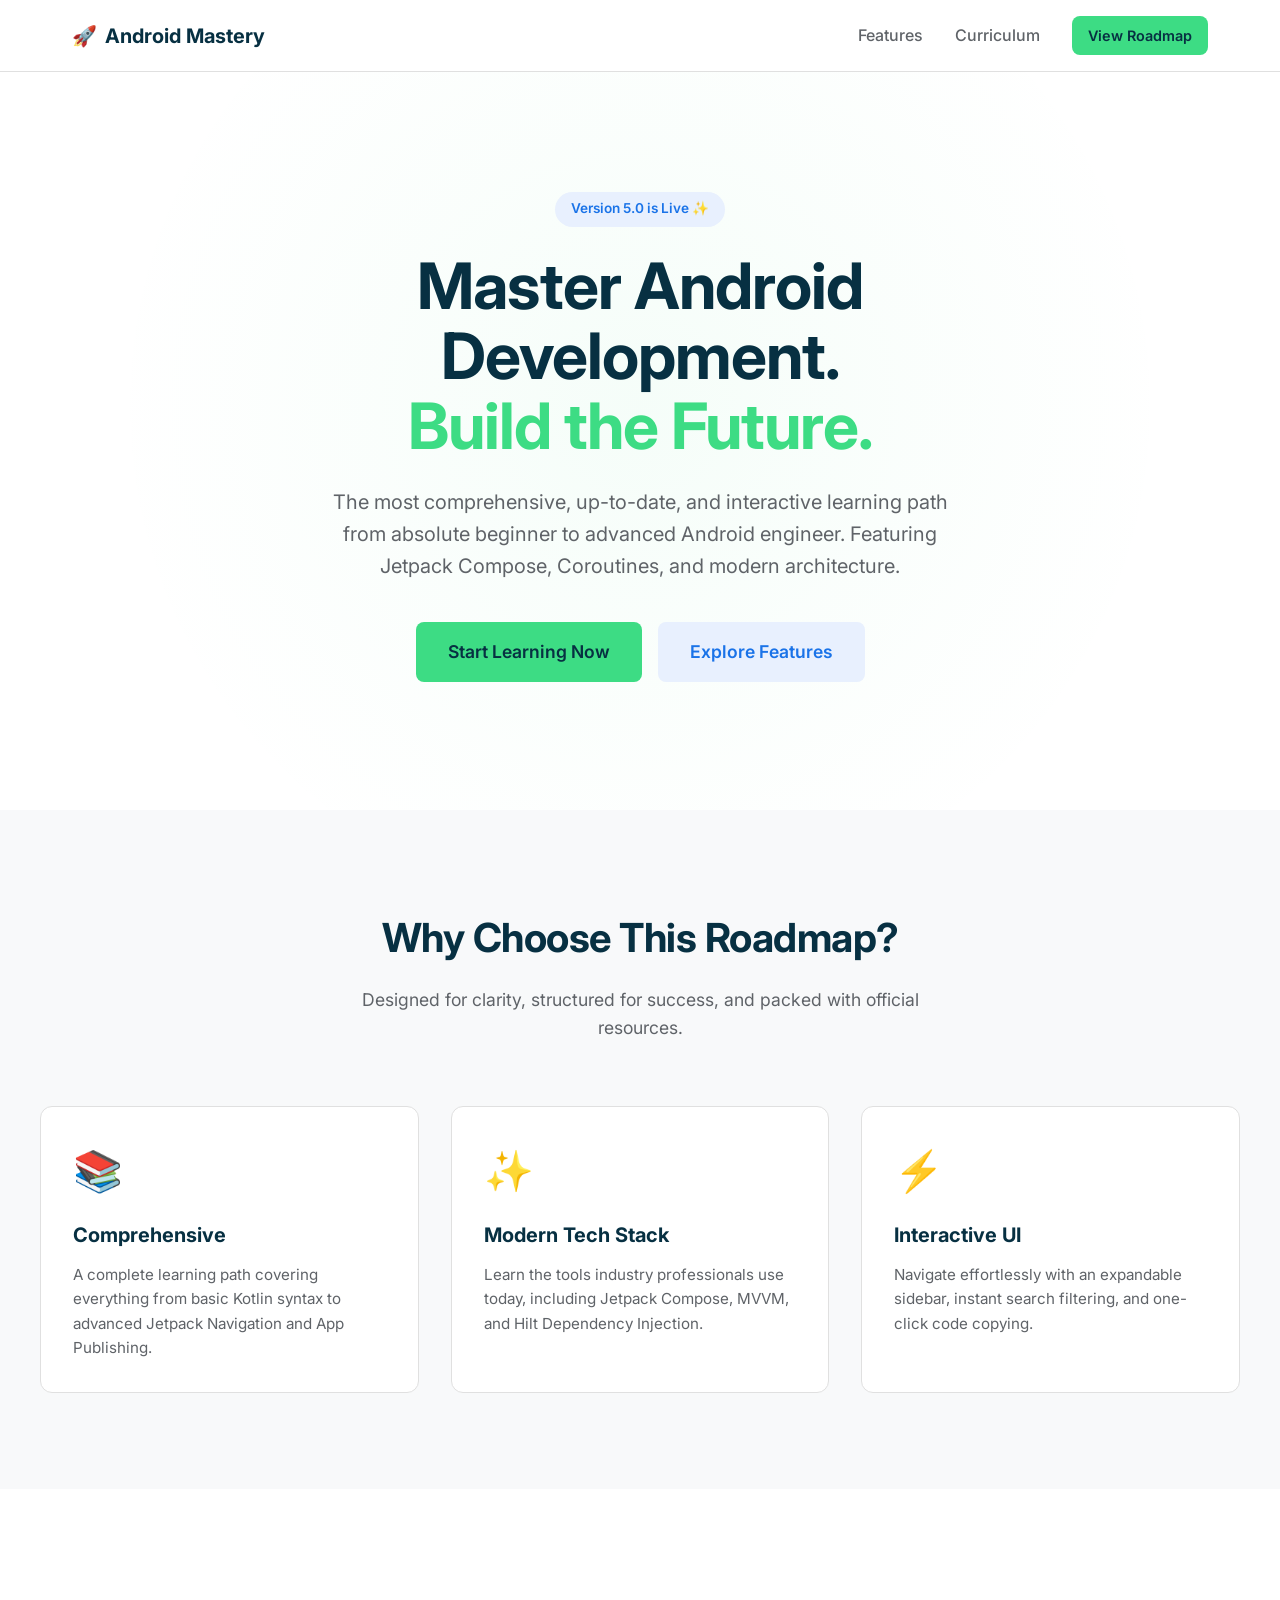
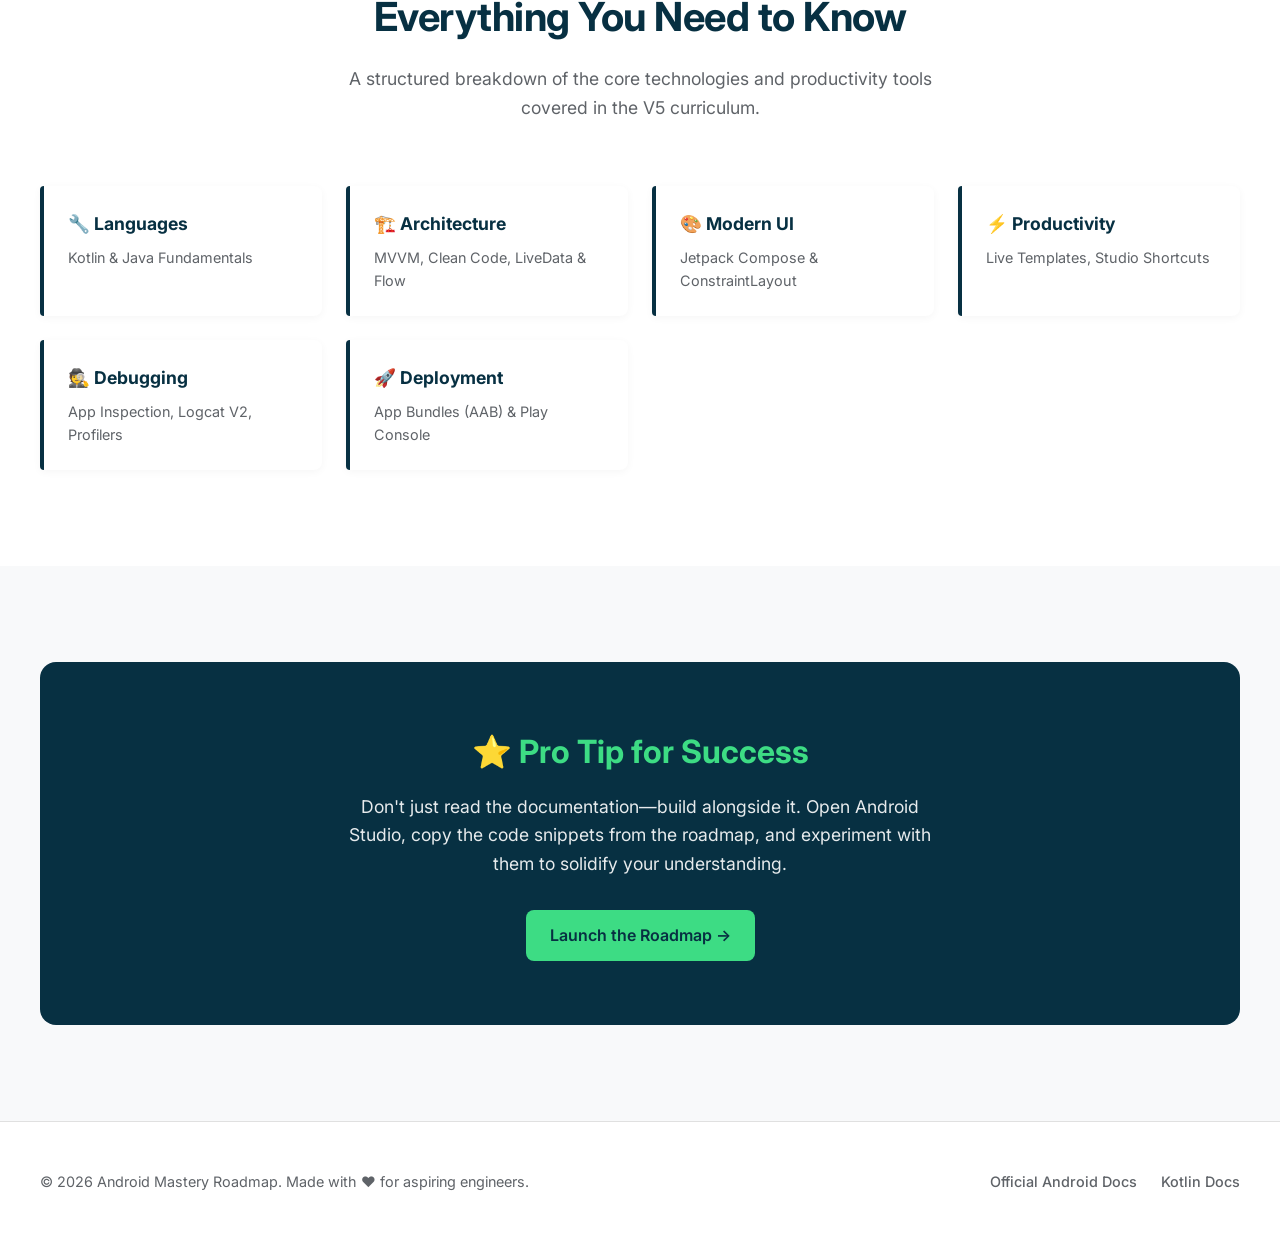
==== index.html @ 329abbb8 "Initial commit for android roadmap" ====
<!DOCTYPE html>
<html lang="en">
<head>
    <meta charset="UTF-8">
    <meta name="viewport" content="width=device-width, initial-scale=1.0">
    <title>Android Mastery | The Ultimate Developer Roadmap</title>
    <link rel="stylesheet" href="css/style.css">
    <link href="https://fonts.googleapis.com/css2?family=Inter:wght@300;400;500;600;700;800&family=Fira+Code:wght@400;500&display=swap" rel="stylesheet">
</head>
<body>
    <header class="navbar">
        <div class="nav-container">
            <a href="index.html" class="logo">
                <span class="logo-icon">🚀</span>
                Android Mastery
            </a>
            <nav class="nav-links">
                <a href="#features">Features</a>
                <a href="#curriculum">Curriculum</a>
                <a href="roadmap.html" class="btn btn-primary btn-sm">View Roadmap</a>
            </nav>
        </div>
    </header>

    <section class="hero">
        <div class="hero-content">
            <div class="badge">Version 5.0 is Live ✨</div>
            <h1>Master Android Development. <br><span class="highlight">Build the Future.</span></h1>
            <p>The most comprehensive, up-to-date, and interactive learning path from absolute beginner to advanced Android engineer. Featuring Jetpack Compose, Coroutines, and modern architecture.</p>
            <div class="hero-actions">
                <a href="roadmap.html" class="btn btn-primary btn-lg">Start Learning Now</a>
                <a href="#features" class="btn btn-secondary btn-lg">Explore Features</a>
            </div>
        </div>
    </section>

    <section id="features" class="section bg-light">
        <div class="section-container">
            <div class="section-header">
                <h2>Why Choose This Roadmap?</h2>
                <p>Designed for clarity, structured for success, and packed with official resources.</p>
            </div>
            <div class="grid features-grid">
                <div class="card feature-card">
                    <div class="card-icon">📚</div>
                    <h3>Comprehensive</h3>
                    <p>A complete learning path covering everything from basic Kotlin syntax to advanced Jetpack Navigation and App Publishing.</p>
                </div>
                <div class="card feature-card">
                    <div class="card-icon">✨</div>
                    <h3>Modern Tech Stack</h3>
                    <p>Learn the tools industry professionals use today, including Jetpack Compose, MVVM, and Hilt Dependency Injection.</p>
                </div>
                <div class="card feature-card">
                    <div class="card-icon">⚡</div>
                    <h3>Interactive UI</h3>
                    <p>Navigate effortlessly with an expandable sidebar, instant search filtering, and one-click code copying.</p>
                </div>
            </div>
        </div>
    </section>

<section id="curriculum" class="section">
        <div class="section-container">
            <div class="section-header">
                <h2>Everything You Need to Know</h2>
                <p>A structured breakdown of the core technologies and productivity tools covered in the V5 curriculum.</p>
            </div>
            <div class="grid tech-grid">
                <div class="tech-item">
                    <h4>🔧 Languages</h4>
                    <p>Kotlin & Java Fundamentals</p>
                </div>
                <div class="tech-item">
                    <h4>🏗️ Architecture</h4>
                    <p>MVVM, Clean Code, LiveData & Flow</p>
                </div>
                <div class="tech-item">
                    <h4>🎨 Modern UI</h4>
                    <p>Jetpack Compose & ConstraintLayout</p>
                </div>
                <div class="tech-item">
                    <h4>⚡ Productivity</h4>
                    <p>Live Templates, Studio Shortcuts</p>
                </div>
                <div class="tech-item">
                    <h4>🕵️ Debugging</h4>
                    <p>App Inspection, Logcat V2, Profilers</p>
                </div>
                <div class="tech-item">
                    <h4>🚀 Deployment</h4>
                    <p>App Bundles (AAB) & Play Console</p>
                </div>
            </div>
        </div>
    </section>

    <section class="section cta-section bg-light">
        <div class="section-container">
            <div class="pro-tip-box">
                <div class="pro-tip-content">
                    <h3>⭐ Pro Tip for Success</h3>
                    <p>Don't just read the documentation—build alongside it. Open Android Studio, copy the code snippets from the roadmap, and experiment with them to solidify your understanding.</p>
                    <a href="roadmap.html" class="btn btn-primary">Launch the Roadmap →</a>
                </div>
            </div>
        </div>
    </section>

    <footer class="footer">
        <div class="footer-container">
            <p>&copy; 2026 Android Mastery Roadmap. Made with ❤️ for aspiring engineers.</p>
            <div class="footer-links">
                <a href="https://developer.android.com" target="_blank">Official Android Docs</a>
                <a href="https://kotlinlang.org" target="_blank">Kotlin Docs</a>
            </div>
        </div>
    </footer>
</body>
</html>
---- css/style.css ----
:root {
    --primary: #3ddc84; /* Android Green */
    --primary-hover: #35c475;
    --primary-dark: #073042; /* Android Navy */
    --bg-color: #ffffff;
    --bg-light: #f8f9fa;
    --text-main: #202124;
    --text-muted: #5f6368;
    --border: #e0e0e0;
    --radius: 12px;
}

* { box-sizing: border-box; margin: 0; padding: 0; }

body {
    font-family: 'Inter', sans-serif;
    background-color: var(--bg-color);
    color: var(--text-main);
    line-height: 1.6;
    -webkit-font-smoothing: antialiased;
}

/* Typography */
h1, h2, h3, h4 { color: var(--primary-dark); font-weight: 700; }
a { text-decoration: none; color: inherit; transition: color 0.2s; }

/* Buttons */
.btn {
    display: inline-flex;
    align-items: center;
    justify-content: center;
    padding: 0.8rem 1.5rem;
    border-radius: 8px;
    font-weight: 600;
    cursor: pointer;
    transition: all 0.2s ease;
    border: none;
    font-size: 1rem;
}
.btn-primary { background-color: var(--primary); color: var(--primary-dark); }
.btn-primary:hover { background-color: var(--primary-hover); transform: translateY(-2px); box-shadow: 0 4px 12px rgba(61, 220, 132, 0.3); }
.btn-secondary { background-color: #e8f0fe; color: #1a73e8; }
.btn-secondary:hover { background-color: #d2e3fc; transform: translateY(-2px); }
.btn-sm { padding: 0.5rem 1rem; font-size: 0.9rem; }
.btn-lg { padding: 1rem 2rem; font-size: 1.1rem; }

/* Navigation */
.navbar {
    position: fixed;
    top: 0; width: 100%;
    background: rgba(255, 255, 255, 0.9);
    backdrop-filter: blur(10px);
    border-bottom: 1px solid var(--border);
    z-index: 100;
}
.nav-container {
    max-width: 1200px;
    margin: 0 auto;
    padding: 1rem 2rem;
    display: flex;
    justify-content: space-between;
    align-items: center;
}
.logo { font-size: 1.25rem; font-weight: 700; color: var(--primary-dark); display: flex; align-items: center; gap: 0.5rem; }
.nav-links { display: flex; align-items: center; gap: 2rem; }
.nav-links a:not(.btn) { color: var(--text-muted); font-weight: 500; }
.nav-links a:not(.btn):hover { color: var(--primary-dark); }

/* Layout Utilities */
.section { padding: 6rem 2rem; }
.bg-light { background-color: var(--bg-light); }
.section-container { max-width: 1200px; margin: 0 auto; }
.section-header { text-align: center; max-width: 600px; margin: 0 auto 4rem; }
.section-header h2 { font-size: 2.5rem; margin-bottom: 1rem; letter-spacing: -0.5px; }
.section-header p { font-size: 1.1rem; color: var(--text-muted); }
.grid { display: grid; gap: 2rem; }

/* Hero Section */
.hero {
    padding: 12rem 2rem 8rem;
    text-align: center;
    background: radial-gradient(circle at center, rgba(61, 220, 132, 0.05) 0%, transparent 70%);
}
.hero-content { max-width: 800px; margin: 0 auto; }
.badge {
    display: inline-block;
    padding: 0.4rem 1rem;
    background: #e8f0fe;
    color: #1a73e8;
    border-radius: 20px;
    font-size: 0.85rem;
    font-weight: 600;
    margin-bottom: 1.5rem;
}
.hero h1 { font-size: 4rem; line-height: 1.1; margin-bottom: 1.5rem; letter-spacing: -1px; }
.hero .highlight { color: var(--primary); }
.hero p { font-size: 1.25rem; color: var(--text-muted); margin-bottom: 2.5rem; max-width: 650px; margin-inline: auto; }
.hero-actions { display: flex; justify-content: center; gap: 1rem; }

/* Features Grid */
.features-grid { grid-template-columns: repeat(auto-fit, minmax(300px, 1fr)); }
.card {
    background: var(--bg-color);
    padding: 2rem;
    border-radius: var(--radius);
    border: 1px solid var(--border);
    transition: all 0.3s ease;
}
.card:hover { transform: translateY(-5px); box-shadow: 0 12px 24px rgba(0,0,0,0.06); border-color: var(--primary); }
.card-icon { font-size: 2.5rem; margin-bottom: 1rem; }
.feature-card h3 { font-size: 1.25rem; margin-bottom: 0.75rem; }
.feature-card p { color: var(--text-muted); font-size: 0.95rem; }

/* Tech Grid */
.tech-grid { grid-template-columns: repeat(auto-fit, minmax(250px, 1fr)); gap: 1.5rem; }
.tech-item {
    padding: 1.5rem;
    background: white;
    border-left: 4px solid var(--primary-dark);
    border-radius: 4px 8px 8px 4px;
    box-shadow: 0 2px 8px rgba(0,0,0,0.04);
}
.tech-item h4 { margin-bottom: 0.5rem; font-size: 1.1rem; }
.tech-item p { color: var(--text-muted); font-size: 0.9rem; margin: 0; }

/* Pro Tip CTA */
.pro-tip-box {
    background: var(--primary-dark);
    border-radius: 16px;
    padding: 4rem 2rem;
    text-align: center;
    color: white;
    position: relative;
    overflow: hidden;
}
.pro-tip-content { position: relative; z-index: 2; max-width: 600px; margin: 0 auto; }
.pro-tip-content h3 { color: var(--primary); font-size: 2rem; margin-bottom: 1rem; }
.pro-tip-content p { font-size: 1.1rem; margin-bottom: 2rem; opacity: 0.9; }

/* Footer */
.footer { padding: 3rem 2rem; border-top: 1px solid var(--border); background: var(--bg-color); }
.footer-container { max-width: 1200px; margin: 0 auto; display: flex; justify-content: space-between; align-items: center; flex-wrap: wrap; gap: 1rem; }
.footer p { color: var(--text-muted); font-size: 0.9rem; }
.footer-links { display: flex; gap: 1.5rem; }
.footer-links a { color: var(--text-muted); font-size: 0.9rem; font-weight: 500; }
.footer-links a:hover { color: var(--primary-dark); }

/* Responsive Adjustments */
@media (max-width: 768px) {
    .hero h1 { font-size: 2.5rem; }
    .hero p { font-size: 1.1rem; }
    .hero-actions { flex-direction: column; }
    .nav-links { display: none; }
    .footer-container { flex-direction: column; text-align: center; }
}

/* ================================================================
   ROADMAP PAGE STYLES
   Shared design tokens with index.html (colors, fonts, navbar)
================================================================= */

/* ---- Page shell ---- */
body.roadmap-page {
    display: flex;
    flex-direction: column;
    min-height: 100vh;
}

.app-container {
    display: flex;
    flex: 1;
    margin-top: 60px;
    align-items: flex-start;   /* required for sticky sidebar */
}

/* ================================================================
   SIDEBAR
================================================================= */
.sidebar {
    position: sticky;
    top: 60px;               /* lock below fixed navbar */
    flex-shrink: 0;
    width: 300px;
    min-width: 280px;
    height: calc(100vh - 60px);
    background: #fff;
    border-right: 1px solid var(--border);
    display: flex;
    flex-direction: column;
    overflow: hidden;
}

.sidebar-header {
    padding: 1.25rem 1rem 0.75rem;
    border-bottom: 1px solid var(--border);
    background: var(--bg-light);
    flex-shrink: 0;
}

.sidebar-title {
    font-size: 1rem;
    font-weight: 700;
    color: var(--primary-dark);
    display: flex;
    align-items: center;
    gap: 0.4rem;
    margin-bottom: 0.15rem;
}

.sidebar-subtitle {
    font-size: 0.72rem;
    color: var(--text-muted);
    margin-bottom: 0.75rem;
    letter-spacing: 0.3px;
}

/* Search */
.search-wrapper {
    position: relative;
    margin-bottom: 0.5rem;
}
.search-icon {
    position: absolute;
    left: 0.6rem;
    top: 50%;
    transform: translateY(-50%);
    font-size: 0.85rem;
    pointer-events: none;
}
.search-wrapper input {
    width: 100%;
    padding: 0.5rem 0.75rem 0.5rem 2rem;
    border: 1px solid var(--border);
    border-radius: 8px;
    font-size: 0.85rem;
    font-family: inherit;
    background: #fff;
    color: var(--text-main);
    outline: none;
    transition: border-color 0.2s;
}
.search-wrapper input:focus { border-color: var(--primary); }

/* TOC container — scrollable */
.toc-container {
    flex: 1;
    overflow-y: auto;
    padding: 0.5rem 0 1rem;
}
.toc-container::-webkit-scrollbar { width: 4px; }
.toc-container::-webkit-scrollbar-track { background: transparent; }
.toc-container::-webkit-scrollbar-thumb { background: var(--border); border-radius: 4px; }

/* Category block */
.toc-category { margin-bottom: 2px; }

/* Category header — clickable */
.toc-category-header {
    display: flex;
    align-items: center;
    gap: 0.4rem;
    padding: 0.55rem 1rem 0.55rem 0.85rem;
    cursor: pointer;
    font-size: 0.78rem;
    font-weight: 700;
    color: var(--primary-dark);
    text-transform: uppercase;
    letter-spacing: 0.5px;
    border-left: 3px solid transparent;
    user-select: none;
    transition: background 0.15s;
}
.toc-category-header:hover { background: var(--bg-light); }

.toc-cat-icon { font-size: 0.95rem; flex-shrink: 0; }
.toc-cat-title { flex: 1; }
.toc-chevron {
    font-size: 0.8rem;
    color: var(--text-muted);
    transition: transform 0.2s;
    flex-shrink: 0;
}
.toc-category-header.collapsed .toc-chevron { transform: rotate(-90deg); }

/* Topic list */
.toc-topic-list {
    list-style: none;
    margin: 0;
    padding: 0;
    overflow: hidden;
    transition: max-height 0.25s ease;
}
.toc-topic-list.collapsed { display: none; }

/* Individual topic item */
.toc-item {
    padding: 0.45rem 1rem 0.45rem 2.1rem;
    font-size: 0.83rem;
    color: var(--text-muted);
    cursor: pointer;
    border-left: 3px solid transparent;
    transition: all 0.15s;
    line-height: 1.35;
    white-space: nowrap;
    overflow: hidden;
    text-overflow: ellipsis;
}
.toc-item:hover {
    background: rgba(61, 220, 132, 0.07);
    color: var(--primary-dark);
}
.toc-item.active {
    background: rgba(61, 220, 132, 0.12);
    color: var(--primary-dark);
    font-weight: 600;
    border-left-color: var(--primary);
}

/* Sidebar footer */
.sidebar-footer {
    padding: 0.75rem 1rem;
    border-top: 1px solid var(--border);
    font-size: 0.72rem;
    color: var(--text-muted);
    background: var(--bg-light);
    flex-shrink: 0;
    line-height: 1.8;
}
.sidebar-footer a {
    color: var(--primary-dark);
    font-weight: 500;
    text-decoration: none;
}
.sidebar-footer a:hover { color: var(--primary); }

/* ================================================================
   MAIN CONTENT AREA
================================================================= */
.main-content {
    flex: 1;
    min-width: 0;            /* prevent flex overflow */
    display: flex;
    flex-direction: column;
    background: var(--bg-color);
}

/* Breadcrumb */
.content-header { padding: 0.75rem 2rem; border-bottom: 1px solid var(--border); background: var(--bg-light); flex-shrink: 0; }
.breadcrumb { font-size: 0.8rem; color: var(--text-muted); }
.breadcrumb a { color: var(--primary-dark); font-weight: 500; }
.breadcrumb a:hover { color: var(--primary); }

/* Content body */
.content-body { padding: 2rem 2rem 4rem; max-width: 900px; margin: 0 auto; width: 100%; }

/* ================================================================
   TOPIC DETAIL
================================================================= */
.topic-detail { animation: fadeIn 0.25s ease; }

@keyframes fadeIn {
    from { opacity: 0; transform: translateY(8px); }
    to   { opacity: 1; transform: translateY(0); }
}
.fade-in { animation: fadeIn 0.25s ease; }

/* Hero image */
.topic-hero-image {
    width: 100%;
    border-radius: 12px;
    overflow: hidden;
    background: var(--bg-light);
    margin-bottom: 2rem;
    border: 1px solid var(--border);
}
.topic-hero-image img {
    width: 100%;
    height: auto;
    max-height: none;
    object-fit: contain;
    display: block;
}
.image-caption {
    padding: 0.6rem 1rem;
    font-size: 0.8rem;
    color: var(--text-muted);
    text-align: center;
    font-style: italic;
    border-top: 1px solid var(--border);
}

/* Topic text */
.topic-text-content h1 {
    font-size: 2rem;
    margin-bottom: 0.4rem;
    color: var(--primary-dark);
    line-height: 1.15;
}
.topic-text-content .subtitle {
    color: var(--text-muted);
    font-size: 1rem;
    margin-bottom: 1.75rem;
    font-style: italic;
}
.topic-text-content h2 {
    font-size: 1.3rem;
    margin: 2rem 0 0.6rem;
    color: var(--primary-dark);
    padding-bottom: 0.3rem;
    border-bottom: 2px solid rgba(61,220,132,0.25);
}
.topic-text-content h3 { font-size: 1.1rem; margin: 1.5rem 0 0.5rem; }
.topic-text-content p  { margin-bottom: 0.9rem; line-height: 1.7; }
.topic-text-content ul,
.topic-text-content ol { margin: 0.5rem 0 1rem 1.5rem; line-height: 1.8; }
.topic-text-content li { margin-bottom: 0.3rem; }
.topic-text-content strong { color: var(--primary-dark); }
.topic-text-content a { color: #1a73e8; text-decoration: underline; }
.topic-text-content code {
    background: rgba(61,220,132,0.12);
    color: var(--primary-dark);
    padding: 0.15em 0.4em;
    border-radius: 4px;
    font-family: 'Fira Code', monospace;
    font-size: 0.85em;
}

/* Tables inside topics — applies to both .topic-table class and any bare <table> */
.topic-table,
.topic-text-content table {
    width: 100%;
    border-collapse: collapse;
    margin: 1rem 0 1.5rem;
    font-size: 0.88rem;
    display: table;
}
.topic-table th,
.topic-text-content table th {
    background: var(--primary-dark);
    color: #fff;
    padding: 0.65rem 1rem;
    text-align: left;
    font-weight: 600;
    white-space: nowrap;
}
.topic-table td,
.topic-text-content table td {
    padding: 0.55rem 1rem;
    border: 1px solid var(--border);
    vertical-align: top;
    line-height: 1.5;
}
.topic-table tr:nth-child(even) td,
.topic-text-content table tr:nth-child(even) td { background: var(--bg-light); }
.topic-table tr:hover td,
.topic-text-content table tr:hover td { background: rgba(61,220,132,0.06); }

/* Responsive table scroll — prevents table from breaking layout on small screens */
.topic-text-content table {
    display: block;
    overflow-x: auto;
    -webkit-overflow-scrolling: touch;
}

/* Code block overflow fix */
.code-wrapper {
    overflow: visible;
}
.code-wrapper pre {
    border-radius: 0 0 10px 10px;
}

/* Code blocks */
.code-wrapper {
    margin: 1rem 0 1.5rem;
    border-radius: 10px;
    overflow: hidden;
    border: 1px solid var(--border);
    box-shadow: 0 2px 8px rgba(0,0,0,0.04);
}
.code-header {
    display: flex;
    justify-content: space-between;
    align-items: center;
    padding: 0.5rem 1rem;
    background: var(--primary-dark);
}
.lang-tag {
    font-size: 0.75rem;
    color: var(--primary);
    font-family: 'Fira Code', monospace;
    font-weight: 600;
    letter-spacing: 0.5px;
}
.copy-btn {
    background: rgba(255,255,255,0.1);
    color: #fff;
    border: none;
    padding: 0.25rem 0.65rem;
    border-radius: 5px;
    font-size: 0.75rem;
    cursor: pointer;
    transition: background 0.15s;
    font-family: inherit;
}
.copy-btn:hover { background: var(--primary); color: var(--primary-dark); }
.code-wrapper pre {
    margin: 0;
    padding: 1.2rem 1.25rem;
    background: #0d1117;
    color: #e6edf3;
    font-family: 'Fira Code', monospace;
    font-size: 0.83rem;
    line-height: 1.65;
    overflow-x: auto;
    white-space: pre;
}

/* Reference box */
.ref-box {
    margin: 2rem 0 0.5rem;
    padding: 0.85rem 1.1rem;
    background: rgba(61,220,132,0.08);
    border-left: 4px solid var(--primary);
    border-radius: 0 8px 8px 0;
    font-size: 0.88rem;
    line-height: 1.8;
}
.ref-box strong { color: var(--primary-dark); }
.ref-box a { color: #1a73e8; text-decoration: underline; margin-right: 0.5rem; }

/* Official ref footer link */
.official-ref-footer {
    margin-top: 2rem;
    padding: 1rem;
    text-align: center;
    border-top: 1px solid var(--border);
}
.official-ref-footer a {
    display: inline-flex;
    align-items: center;
    gap: 0.5rem;
    color: #1a73e8;
    font-weight: 600;
    font-size: 0.9rem;
    text-decoration: none;
    padding: 0.5rem 1.25rem;
    border: 2px solid #1a73e8;
    border-radius: 8px;
    transition: all 0.2s;
}
.official-ref-footer a:hover { background: #1a73e8; color: #fff; }

/* Welcome card */
.welcome-card {
    text-align: center;
    padding: 3rem 2rem;
    max-width: 680px;
    margin: 2rem auto;
}
.welcome-icon { font-size: 3.5rem; margin-bottom: 1rem; }
.welcome-card h1 { font-size: 1.8rem; margin-bottom: 0.75rem; }
.welcome-card p { color: var(--text-muted); margin-bottom: 0.75rem; line-height: 1.7; }
.welcome-topics {
    display: flex;
    flex-wrap: wrap;
    gap: 0.5rem;
    justify-content: center;
    margin-top: 1.5rem;
}
.welcome-tag {
    padding: 0.3rem 0.75rem;
    background: rgba(61,220,132,0.1);
    color: var(--primary-dark);
    border-radius: 20px;
    font-size: 0.8rem;
    font-weight: 600;
    border: 1px solid rgba(61,220,132,0.3);
}

/* Toast */
.toast-notification {
    position: fixed;
    bottom: 2rem;
    right: 2rem;
    background: var(--primary-dark);
    color: var(--primary);
    padding: 0.6rem 1.25rem;
    border-radius: 8px;
    font-size: 0.85rem;
    font-weight: 600;
    box-shadow: 0 4px 16px rgba(0,0,0,0.2);
    transform: translateY(100px);
    opacity: 0;
    transition: all 0.3s cubic-bezier(0.175,0.885,0.32,1.275);
    z-index: 1000;
    pointer-events: none;
}
.toast-notification.show { transform: translateY(0); opacity: 1; }

/* Roadmap footer — pinned at bottom */
.roadmap-footer { margin-top: auto; }

/* ================================================================
   RESPONSIVE
================================================================= */
@media (max-width: 900px) {
    .app-container { flex-direction: column; align-items: stretch; }
    .sidebar {
        position: static;    /* un-sticky on mobile */
        width: 100%;
        min-width: unset;
        height: auto;
        max-height: 50vh;
        border-right: none;
        border-bottom: 1px solid var(--border);
    }
    .content-body { padding: 1.25rem 1.25rem 3rem; }
    .topic-text-content h1 { font-size: 1.5rem; }
}

@media (max-width: 600px) {
    .topic-hero-image img { max-height: none; height: auto; }
    .code-wrapper pre { font-size: 0.75rem; }
    .welcome-card { padding: 2rem 1rem; }
}
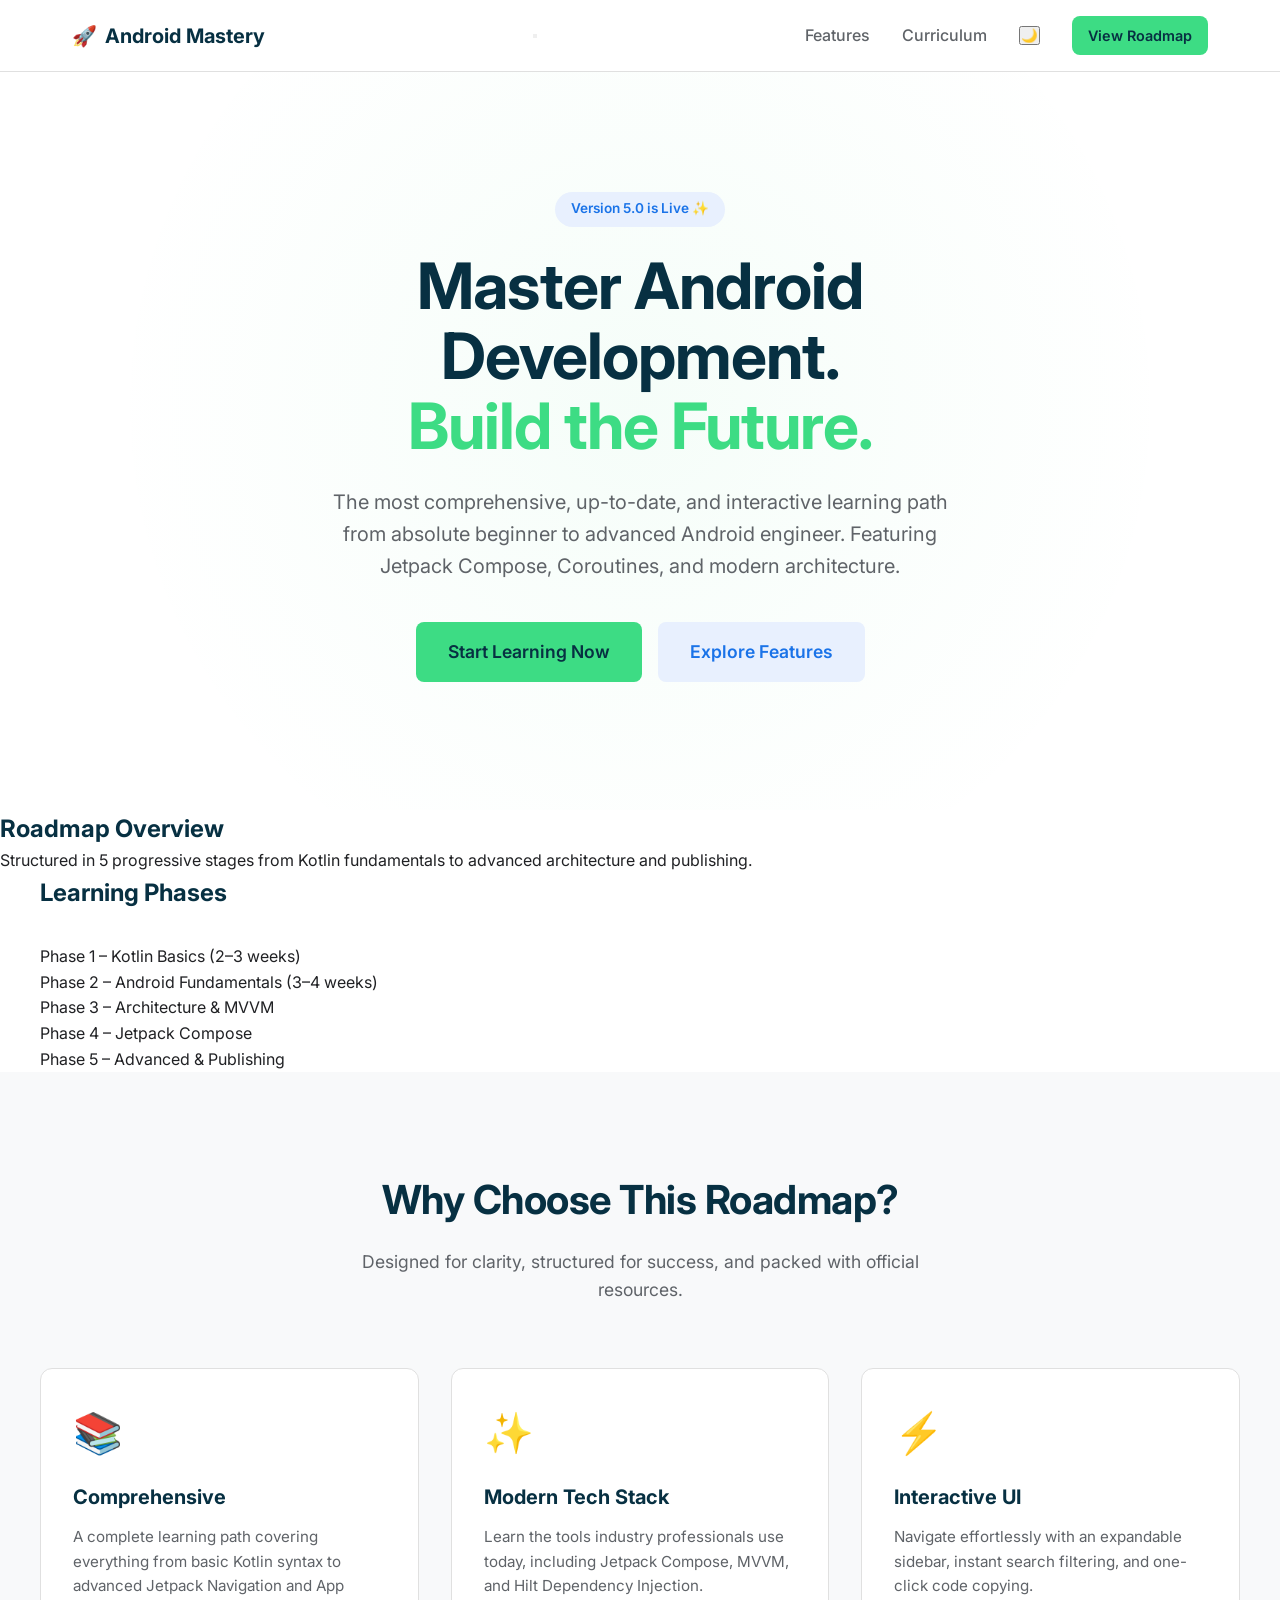
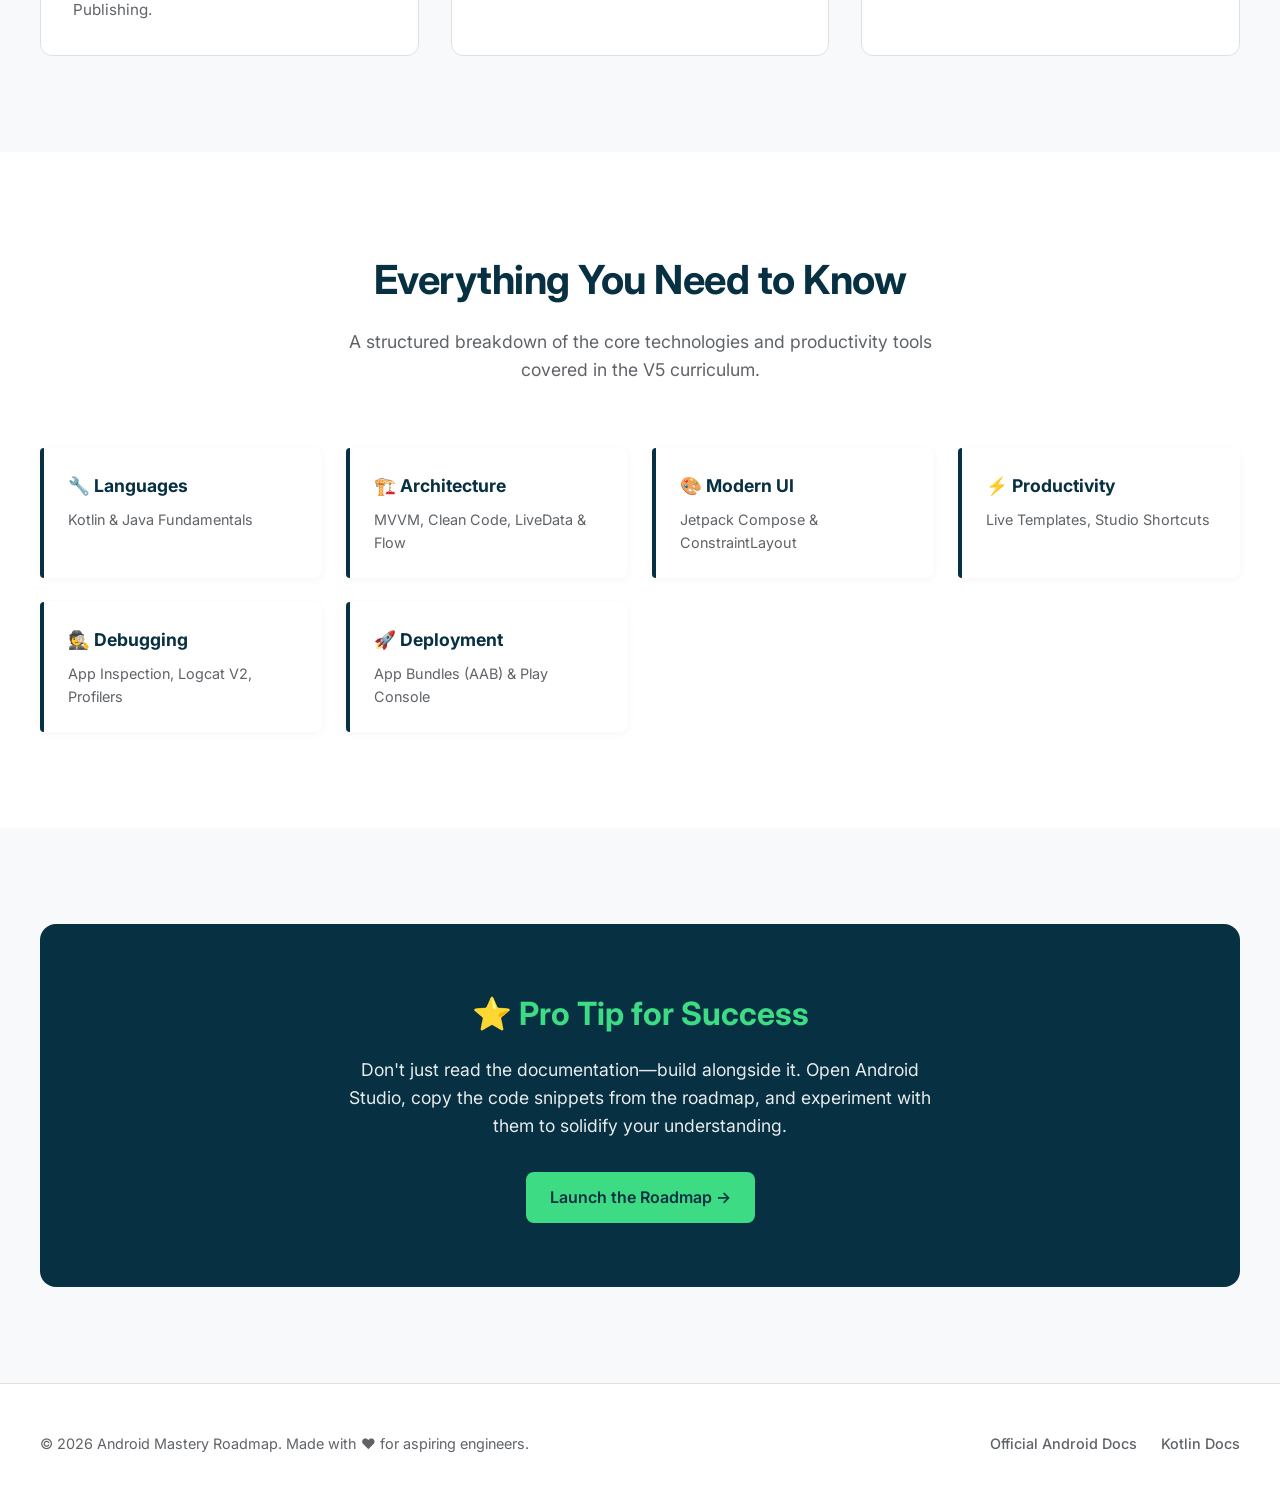
==== commit 3c2495be: "modifying pages part 1" ====
--- a/index.html
+++ b/index.html
@@ -3,9 +3,36 @@
 <head>
     <meta charset="UTF-8">
     <meta name="viewport" content="width=device-width, initial-scale=1.0">
-    <title>Android Mastery | The Ultimate Developer Roadmap</title>
+    <title>Android Mastery | The Ultimate Developer Roadmap 2026</title>
+    <meta name="description" content="A complete, interactive roadmap for Android App Development and AOSP System Engineering. From Kotlin to Kernel drivers.">
+    <meta name="keywords" content="Android Roadmap, AOSP, Kotlin, Jetpack Compose, System Engineering, HAL, Binder IPC">
+    <meta name="author" content="Android Mastery">
+    
+    <!-- Open Graph / Social -->
+    <meta property="og:type" content="website">
+    <meta property="og:url" content="https://venki-vj.github.io/Android_roadmap/">
+    <meta property="og:title" content="Android Mastery Roadmap 2026">
+    <meta property="og:description" content="Master Android from App to Kernel. Interactive learning path.">
+    <meta property="og:image" content="assets/roadmap-preview.png">
+    
+    <!-- CSS & Fonts -->
     <link rel="stylesheet" href="css/style.css">
     <link href="https://fonts.googleapis.com/css2?family=Inter:wght@300;400;500;600;700;800&family=Fira+Code:wght@400;500&display=swap" rel="stylesheet">
+    
+    <!-- Structured Data (WebSite) -->
+    <script type="application/ld+json">
+    {
+      "@context": "https://schema.org",
+      "@type": "WebSite",
+      "name": "Android Mastery Roadmap",
+      "url": "https://venki-vj.github.io/Android_roadmap/",
+      "potentialAction": {
+        "@type": "SearchAction",
+        "target": "https://venki-vj.github.io/Android_roadmap/roadmap.html?q={search_term_string}",
+        "query-input": "required name=search_term_string"
+      }
+    }
+    </script>
 </head>
 <body>
     <header class="navbar">
@@ -14,9 +41,16 @@
                 <span class="logo-icon">🚀</span>
                 Android Mastery
             </a>
+            
+            <!-- Mobile Toggle -->
+            <button class="mobile-menu-btn" aria-label="Toggle navigation">
+                <span></span><span></span><span></span>
+            </button>
+
             <nav class="nav-links">
                 <a href="#features">Features</a>
                 <a href="#curriculum">Curriculum</a>
+                <button class="theme-btn" id="theme-toggle" aria-label="Toggle Dark Mode">🌙</button>
                 <a href="roadmap.html" class="btn btn-primary btn-sm">View Roadmap</a>
             </nav>
         </div>
@@ -32,6 +66,23 @@
                 <a href="#features" class="btn btn-secondary btn-lg">Explore Features</a>
             </div>
         </div>
+    </section>
+
+    <section class="roadmap-preview">
+        <h2>Roadmap Overview</h2>
+        <img src="assets/roadmap-preview.png" alt="Android Roadmap Structure" loading="lazy" onerror="this.style.display='none'">
+        <p>Structured in 5 progressive stages from Kotlin fundamentals to advanced architecture and publishing.</p>
+    </section>
+
+    <section class="timeline">
+      <div class="section-container">
+          <h2 style="margin-bottom: 2rem">Learning Phases</h2>
+          <div class="phase">Phase 1 – Kotlin Basics (2–3 weeks)</div>
+          <div class="phase">Phase 2 – Android Fundamentals (3–4 weeks)</div>
+          <div class="phase">Phase 3 – Architecture & MVVM</div>
+          <div class="phase">Phase 4 – Jetpack Compose</div>
+          <div class="phase">Phase 5 – Advanced & Publishing</div>
+      </div>
     </section>
 
     <section id="features" class="section bg-light">
@@ -60,7 +111,7 @@
         </div>
     </section>
 
-<section id="curriculum" class="section">
+    <section id="curriculum" class="section">
         <div class="section-container">
             <div class="section-header">
                 <h2>Everything You Need to Know</h2>
@@ -116,5 +167,8 @@
             </div>
         </div>
     </footer>
+
+    <!-- Script for Dark Mode & Mobile Menu -->
+    <script src="js/script.js"></script>
 </body>
 </html>
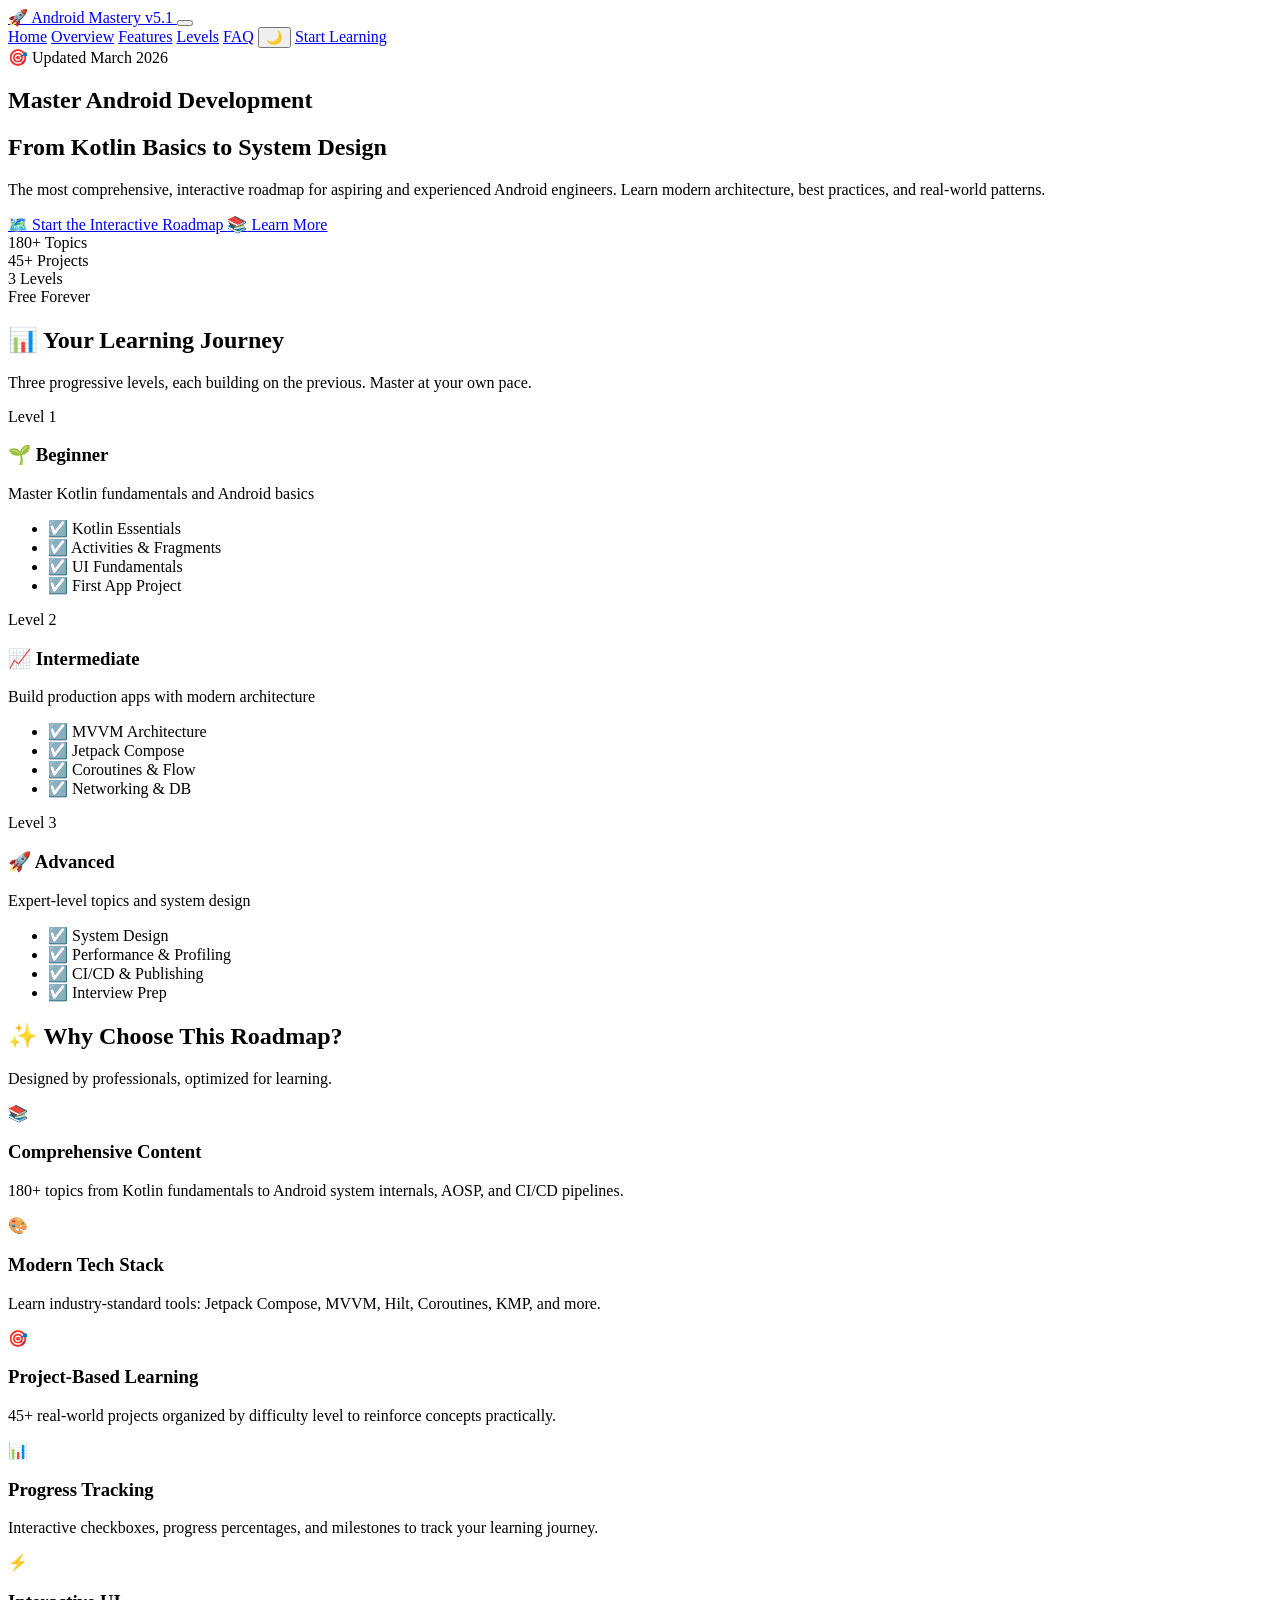
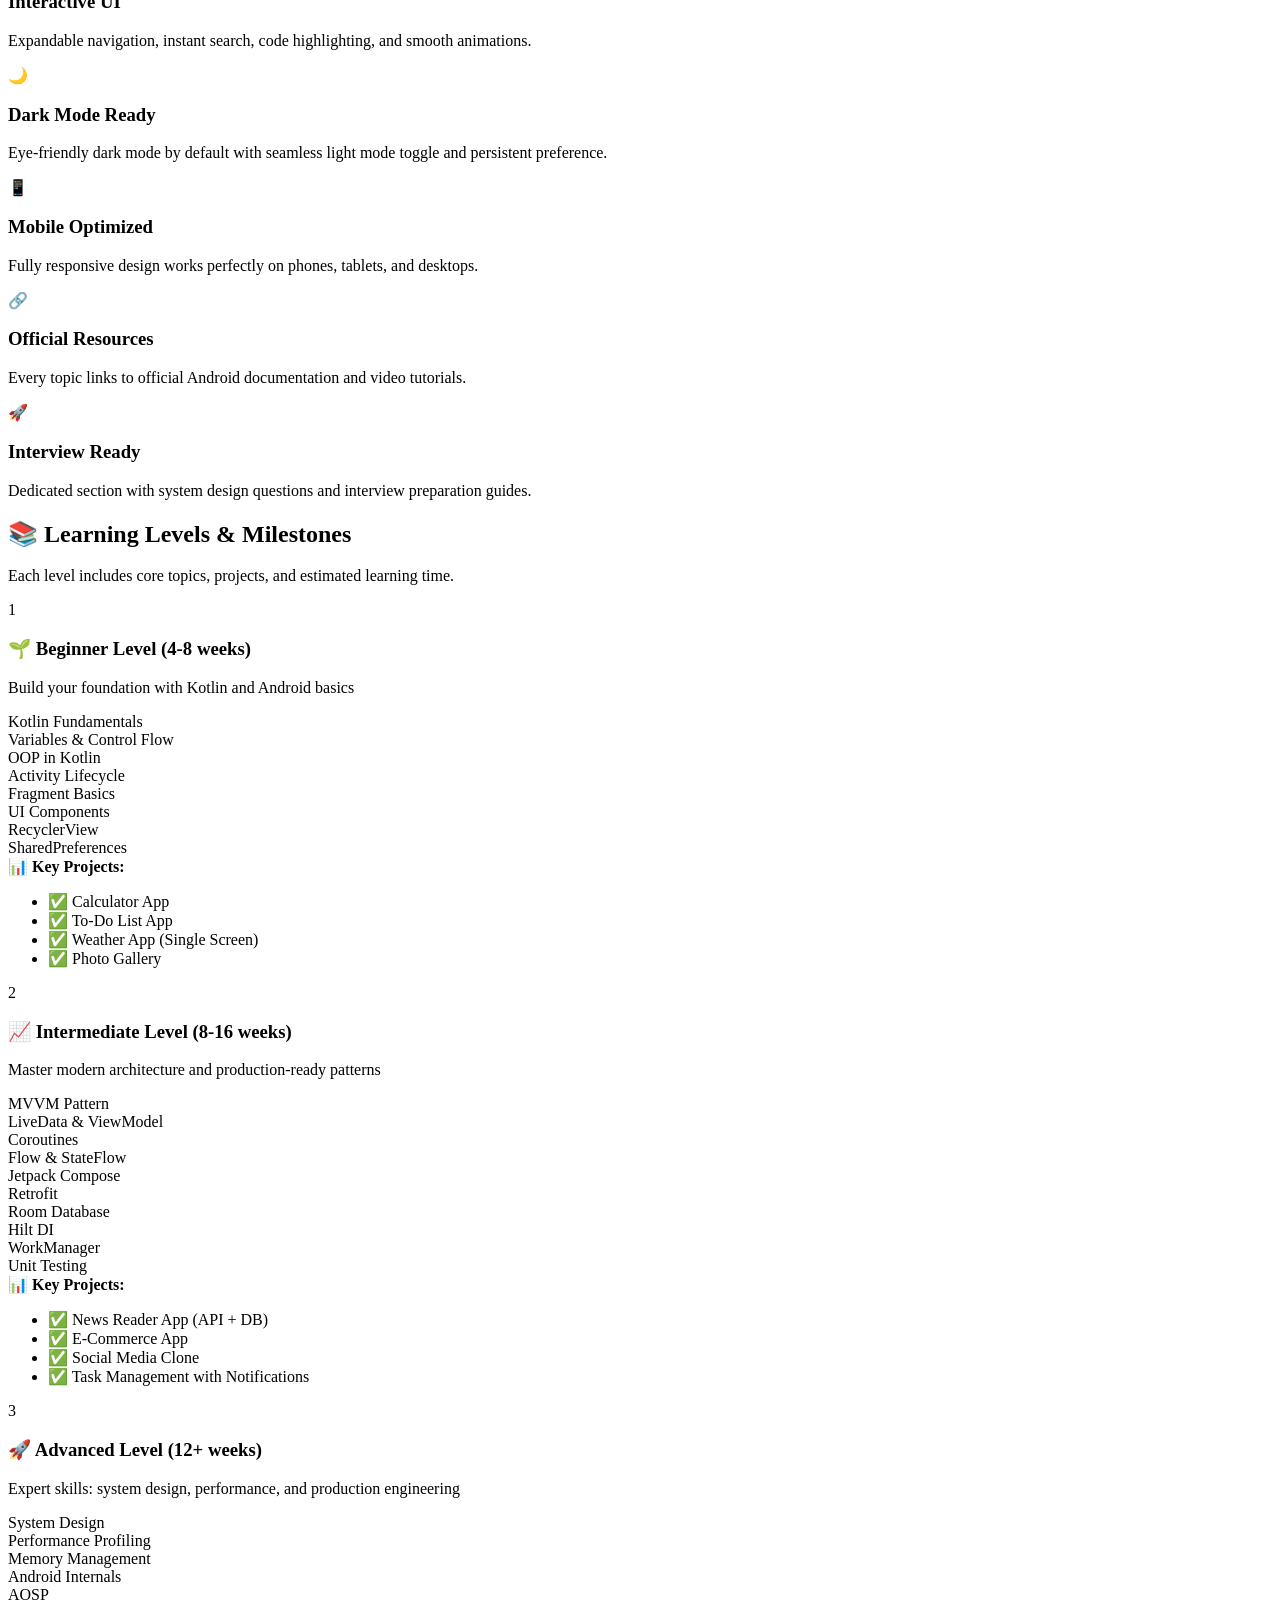
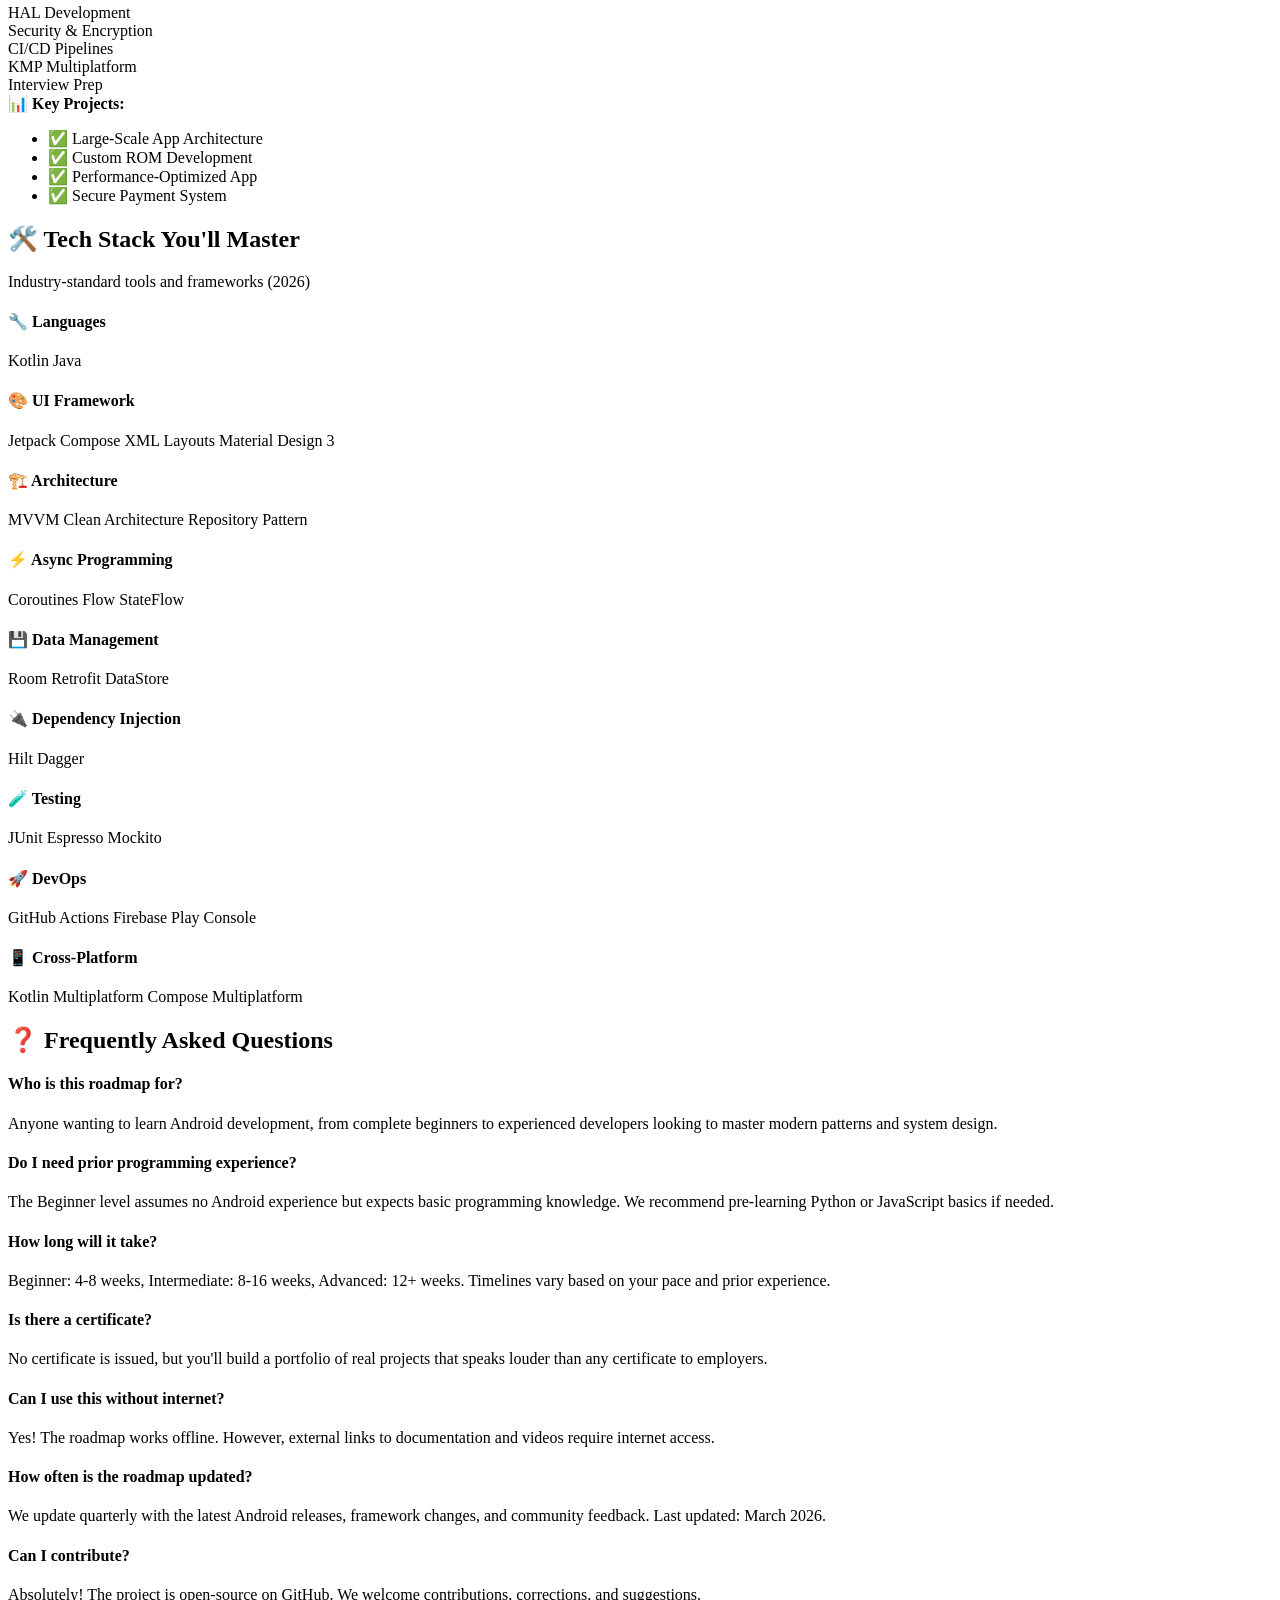
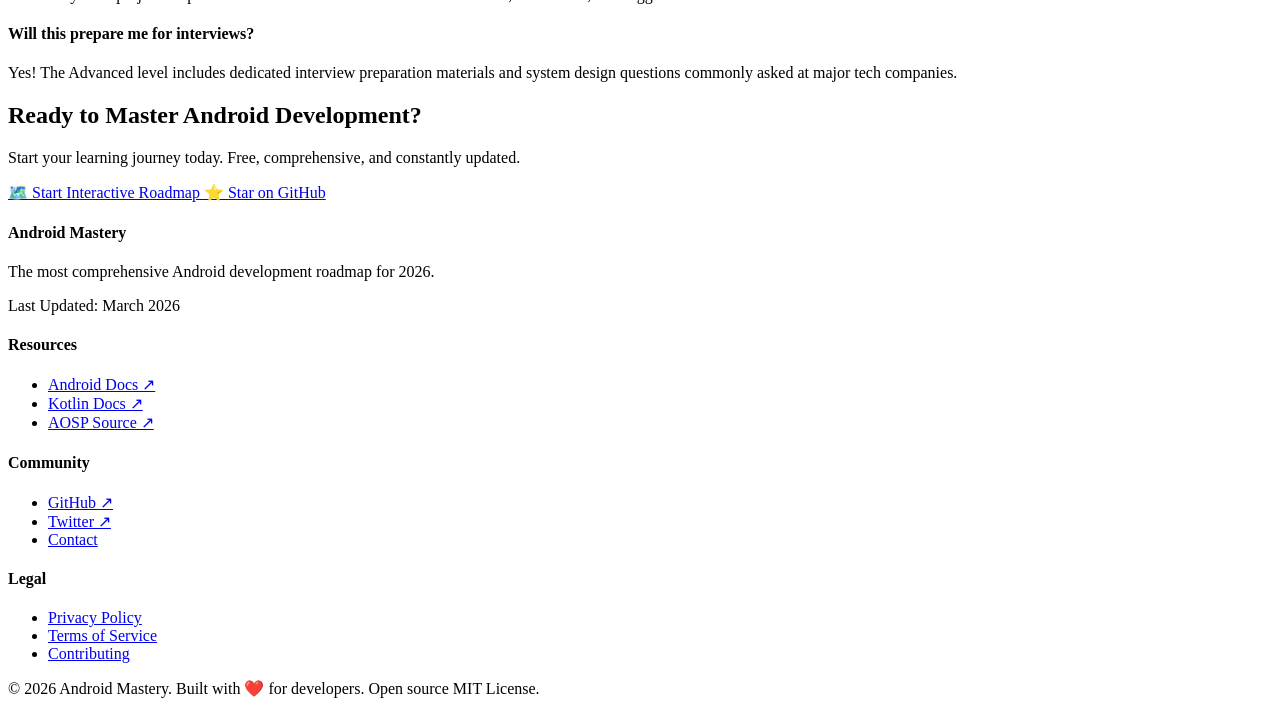
==== commit 6027b00b: "Revise index.html for Modern Android Roadmap 2026 Updated the Android Mastery roadmap to reflect mod" ====
--- a/index.html
+++ b/index.html
@@ -3,29 +3,41 @@
 <head>
     <meta charset="UTF-8">
     <meta name="viewport" content="width=device-width, initial-scale=1.0">
-    <title>Android Mastery | The Ultimate Developer Roadmap 2026</title>
-    <meta name="description" content="A complete, interactive roadmap for Android App Development and AOSP System Engineering. From Kotlin to Kernel drivers.">
-    <meta name="keywords" content="Android Roadmap, AOSP, Kotlin, Jetpack Compose, System Engineering, HAL, Binder IPC">
+    <title>Android Mastery | Modern Interactive Roadmap 2026 | From App Dev to System Design</title>
+    <meta name="description" content="The most comprehensive Android development roadmap 2026. Master Kotlin, Jetpack Compose, MVVM, Clean Architecture, System Design, and CI/CD. Interactive learning with progress tracking.">
+    <meta name="keywords" content="Android development, Kotlin, Jetpack Compose, MVVM, Clean Architecture, System Design, AOSP, Coroutines, Flow, Hilt, Retrofit, Room, KMP, Android roadmap 2026">
     <meta name="author" content="Android Mastery">
+    <meta name="robots" content="index, follow">
     
     <!-- Open Graph / Social -->
     <meta property="og:type" content="website">
     <meta property="og:url" content="https://venki-vj.github.io/Android_roadmap/">
-    <meta property="og:title" content="Android Mastery Roadmap 2026">
-    <meta property="og:description" content="Master Android from App to Kernel. Interactive learning path.">
+    <meta property="og:title" content="Android Mastery | Modern Interactive Roadmap 2026">
+    <meta property="og:description" content="Comprehensive Android development roadmap from Kotlin basics to advanced system design. Interactive, self-paced, free.">
     <meta property="og:image" content="assets/roadmap-preview.png">
+    <meta property="og:image:alt" content="Android Development Roadmap 2026">
+    
+    <!-- Twitter Card -->
+    <meta name="twitter:card" content="summary_large_image">
+    <meta name="twitter:title" content="Android Mastery Roadmap">
+    <meta name="twitter:description" content="Master Android from fundamentals to system design. Interactive learning roadmap.">
+    <meta name="twitter:image" content="assets/roadmap-preview.png">
     
     <!-- CSS & Fonts -->
-    <link rel="stylesheet" href="css/style.css">
-    <link href="https://fonts.googleapis.com/css2?family=Inter:wght@300;400;500;600;700;800&family=Fira+Code:wght@400;500&display=swap" rel="stylesheet">
+    <link rel="stylesheet" href="css/style-modern.css">
+    <link href="https://fonts.googleapis.com/css2?family=Inter:wght@300;400;500;600;700;800&family=Fira+Code:wght@400;500&family=JetBrains+Mono:wght@400;500;600&display=swap" rel="stylesheet">
     
-    <!-- Structured Data (WebSite) -->
+    <!-- Favicon -->
+    <link rel="icon" type="image/svg+xml" href="data:image/svg+xml,<svg xmlns='http://www.w3.org/2000/svg' viewBox='0 0 100 100'><text y='75' font-size='75'>🚀</text></svg>">
+    
+    <!-- Structured Data (JSON-LD) -->
     <script type="application/ld+json">
     {
       "@context": "https://schema.org",
       "@type": "WebSite",
       "name": "Android Mastery Roadmap",
       "url": "https://venki-vj.github.io/Android_roadmap/",
+      "description": "Comprehensive Android development roadmap 2026",
       "potentialAction": {
         "@type": "SearchAction",
         "target": "https://venki-vj.github.io/Android_roadmap/roadmap.html?q={search_term_string}",
@@ -33,142 +45,482 @@
       }
     }
     </script>
+    
+    <script type="application/ld+json">
+    {
+      "@context": "https://schema.org",
+      "@type": "CreativeWork",
+      "name": "Android Development Roadmap",
+      "description": "Interactive learning roadmap for Android developers",
+      "author": {
+        "@type": "Organization",
+        "name": "Android Mastery"
+      },
+      "datePublished": "2024-01-01",
+      "dateModified": "2026-03-01",
+      "inLanguage": "en"
+    }
+    </script>
 </head>
-<body>
-    <header class="navbar">
+<body class="dark-mode">
+    <!-- Navigation Bar -->
+    <header class="navbar sticky">
         <div class="nav-container">
             <a href="index.html" class="logo">
                 <span class="logo-icon">🚀</span>
-                Android Mastery
+                <span class="logo-text">Android Mastery</span>
+                <span class="version-badge">v5.1</span>
             </a>
             
-            <!-- Mobile Toggle -->
-            <button class="mobile-menu-btn" aria-label="Toggle navigation">
+            <button class="mobile-menu-btn" aria-label="Toggle navigation" onclick="toggleMobileMenu()">
                 <span></span><span></span><span></span>
             </button>
 
-            <nav class="nav-links">
-                <a href="#features">Features</a>
-                <a href="#curriculum">Curriculum</a>
-                <button class="theme-btn" id="theme-toggle" aria-label="Toggle Dark Mode">🌙</button>
-                <a href="roadmap.html" class="btn btn-primary btn-sm">View Roadmap</a>
+            <nav class="nav-links" id="navLinks">
+                <a href="#hero" class="nav-link">Home</a>
+                <a href="#roadmap-preview" class="nav-link">Overview</a>
+                <a href="#features" class="nav-link">Features</a>
+                <a href="#levels" class="nav-link">Levels</a>
+                <a href="#faq" class="nav-link">FAQ</a>
+                <button class="theme-btn" id="theme-toggle" aria-label="Toggle Dark Mode" onclick="toggleTheme()">🌙</button>
+                <a href="roadmap.html" class="btn btn-primary btn-sm">Start Learning</a>
             </nav>
         </div>
     </header>
 
-    <section class="hero">
+    <!-- Hero Section -->
+    <section id="hero" class="hero">
+        <div class="hero-background"></div>
         <div class="hero-content">
-            <div class="badge">Version 5.0 is Live ✨</div>
-            <h1>Master Android Development. <br><span class="highlight">Build the Future.</span></h1>
-            <p>The most comprehensive, up-to-date, and interactive learning path from absolute beginner to advanced Android engineer. Featuring Jetpack Compose, Coroutines, and modern architecture.</p>
+            <div class="badge">🎯 Updated March 2026</div>
+            <h1>Master Android Development</h1>
+            <h2 class="highlight">From Kotlin Basics to System Design</h2>
+            <p class="hero-subtitle">The most comprehensive, interactive roadmap for aspiring and experienced Android engineers. Learn modern architecture, best practices, and real-world patterns.</p>
             <div class="hero-actions">
-                <a href="roadmap.html" class="btn btn-primary btn-lg">Start Learning Now</a>
-                <a href="#features" class="btn btn-secondary btn-lg">Explore Features</a>
-            </div>
-        </div>
-    </section>
-
-    <section class="roadmap-preview">
-        <h2>Roadmap Overview</h2>
-        <img src="assets/roadmap-preview.png" alt="Android Roadmap Structure" loading="lazy" onerror="this.style.display='none'">
-        <p>Structured in 5 progressive stages from Kotlin fundamentals to advanced architecture and publishing.</p>
-    </section>
-
-    <section class="timeline">
-      <div class="section-container">
-          <h2 style="margin-bottom: 2rem">Learning Phases</h2>
-          <div class="phase">Phase 1 – Kotlin Basics (2–3 weeks)</div>
-          <div class="phase">Phase 2 – Android Fundamentals (3–4 weeks)</div>
-          <div class="phase">Phase 3 – Architecture & MVVM</div>
-          <div class="phase">Phase 4 – Jetpack Compose</div>
-          <div class="phase">Phase 5 – Advanced & Publishing</div>
-      </div>
-    </section>
-
+                <a href="roadmap.html" class="btn btn-primary btn-lg">
+                    <span>🗺️</span> Start the Interactive Roadmap
+                </a>
+                <a href="#features" class="btn btn-secondary btn-lg">
+                    <span>📚</span> Learn More
+                </a>
+            </div>
+            <div class="hero-stats">
+                <div class="stat">
+                    <span class="stat-number">180+</span>
+                    <span class="stat-label">Topics</span>
+                </div>
+                <div class="stat">
+                    <span class="stat-number">45+</span>
+                    <span class="stat-label">Projects</span>
+                </div>
+                <div class="stat">
+                    <span class="stat-number">3</span>
+                    <span class="stat-label">Levels</span>
+                </div>
+                <div class="stat">
+                    <span class="stat-number">Free</span>
+                    <span class="stat-label">Forever</span>
+                </div>
+            </div>
+        </div>
+    </section>
+
+    <!-- Roadmap Preview Section -->
+    <section id="roadmap-preview" class="roadmap-preview">
+        <div class="section-container">
+            <h2>📊 Your Learning Journey</h2>
+            <p class="section-subtitle">Three progressive levels, each building on the previous. Master at your own pace.</p>
+            <div class="preview-grid">
+                <div class="preview-card level-1">
+                    <div class="card-badge">Level 1</div>
+                    <h3>🌱 Beginner</h3>
+                    <p>Master Kotlin fundamentals and Android basics</p>
+                    <ul>
+                        <li>☑️ Kotlin Essentials</li>
+                        <li>☑️ Activities & Fragments</li>
+                        <li>☑️ UI Fundamentals</li>
+                        <li>☑️ First App Project</li>
+                    </ul>
+                </div>
+                <div class="preview-card level-2">
+                    <div class="card-badge">Level 2</div>
+                    <h3>📈 Intermediate</h3>
+                    <p>Build production apps with modern architecture</p>
+                    <ul>
+                        <li>☑️ MVVM Architecture</li>
+                        <li>☑️ Jetpack Compose</li>
+                        <li>☑️ Coroutines & Flow</li>
+                        <li>☑️ Networking & DB</li>
+                    </ul>
+                </div>
+                <div class="preview-card level-3">
+                    <div class="card-badge">Level 3</div>
+                    <h3>🚀 Advanced</h3>
+                    <p>Expert-level topics and system design</p>
+                    <ul>
+                        <li>☑️ System Design</li>
+                        <li>☑️ Performance & Profiling</li>
+                        <li>☑️ CI/CD & Publishing</li>
+                        <li>☑️ Interview Prep</li>
+                    </ul>
+                </div>
+            </div>
+        </div>
+    </section>
+
+    <!-- Features Section -->
     <section id="features" class="section bg-light">
         <div class="section-container">
-            <div class="section-header">
-                <h2>Why Choose This Roadmap?</h2>
-                <p>Designed for clarity, structured for success, and packed with official resources.</p>
-            </div>
-            <div class="grid features-grid">
-                <div class="card feature-card">
-                    <div class="card-icon">📚</div>
-                    <h3>Comprehensive</h3>
-                    <p>A complete learning path covering everything from basic Kotlin syntax to advanced Jetpack Navigation and App Publishing.</p>
-                </div>
-                <div class="card feature-card">
-                    <div class="card-icon">✨</div>
+            <h2>✨ Why Choose This Roadmap?</h2>
+            <p class="section-subtitle">Designed by professionals, optimized for learning.</p>
+            <div class="features-grid">
+                <div class="feature-card">
+                    <div class="feature-icon">📚</div>
+                    <h3>Comprehensive Content</h3>
+                    <p>180+ topics from Kotlin fundamentals to Android system internals, AOSP, and CI/CD pipelines.</p>
+                </div>
+                <div class="feature-card">
+                    <div class="feature-icon">🎨</div>
                     <h3>Modern Tech Stack</h3>
-                    <p>Learn the tools industry professionals use today, including Jetpack Compose, MVVM, and Hilt Dependency Injection.</p>
-                </div>
-                <div class="card feature-card">
-                    <div class="card-icon">⚡</div>
+                    <p>Learn industry-standard tools: Jetpack Compose, MVVM, Hilt, Coroutines, KMP, and more.</p>
+                </div>
+                <div class="feature-card">
+                    <div class="feature-icon">🎯</div>
+                    <h3>Project-Based Learning</h3>
+                    <p>45+ real-world projects organized by difficulty level to reinforce concepts practically.</p>
+                </div>
+                <div class="feature-card">
+                    <div class="feature-icon">📊</div>
+                    <h3>Progress Tracking</h3>
+                    <p>Interactive checkboxes, progress percentages, and milestones to track your learning journey.</p>
+                </div>
+                <div class="feature-card">
+                    <div class="feature-icon">⚡</div>
                     <h3>Interactive UI</h3>
-                    <p>Navigate effortlessly with an expandable sidebar, instant search filtering, and one-click code copying.</p>
-                </div>
-            </div>
-        </div>
-    </section>
-
-    <section id="curriculum" class="section">
+                    <p>Expandable navigation, instant search, code highlighting, and smooth animations.</p>
+                </div>
+                <div class="feature-card">
+                    <div class="feature-icon">🌙</div>
+                    <h3>Dark Mode Ready</h3>
+                    <p>Eye-friendly dark mode by default with seamless light mode toggle and persistent preference.</p>
+                </div>
+                <div class="feature-card">
+                    <div class="feature-icon">📱</div>
+                    <h3>Mobile Optimized</h3>
+                    <p>Fully responsive design works perfectly on phones, tablets, and desktops.</p>
+                </div>
+                <div class="feature-card">
+                    <div class="feature-icon">🔗</div>
+                    <h3>Official Resources</h3>
+                    <p>Every topic links to official Android documentation and video tutorials.</p>
+                </div>
+                <div class="feature-card">
+                    <div class="feature-icon">🚀</div>
+                    <h3>Interview Ready</h3>
+                    <p>Dedicated section with system design questions and interview preparation guides.</p>
+                </div>
+            </div>
+        </div>
+    </section>
+
+    <!-- Learning Levels Section -->
+    <section id="levels" class="section">
         <div class="section-container">
-            <div class="section-header">
-                <h2>Everything You Need to Know</h2>
-                <p>A structured breakdown of the core technologies and productivity tools covered in the V5 curriculum.</p>
-            </div>
-            <div class="grid tech-grid">
-                <div class="tech-item">
+            <h2>📚 Learning Levels & Milestones</h2>
+            <p class="section-subtitle">Each level includes core topics, projects, and estimated learning time.</p>
+            
+            <div class="levels-timeline">
+                <!-- Level 1 -->
+                <div class="level-container">
+                    <div class="level-marker level-1">
+                        <span>1</span>
+                    </div>
+                    <div class="level-content">
+                        <h3>🌱 Beginner Level (4-8 weeks)</h3>
+                        <p>Build your foundation with Kotlin and Android basics</p>
+                        <div class="topics-grid">
+                            <div class="topic-badge">Kotlin Fundamentals</div>
+                            <div class="topic-badge">Variables & Control Flow</div>
+                            <div class="topic-badge">OOP in Kotlin</div>
+                            <div class="topic-badge">Activity Lifecycle</div>
+                            <div class="topic-badge">Fragment Basics</div>
+                            <div class="topic-badge">UI Components</div>
+                            <div class="topic-badge">RecyclerView</div>
+                            <div class="topic-badge">SharedPreferences</div>
+                        </div>
+                        <div class="level-projects">
+                            <strong>📊 Key Projects:</strong>
+                            <ul>
+                                <li>✅ Calculator App</li>
+                                <li>✅ To-Do List App</li>
+                                <li>✅ Weather App (Single Screen)</li>
+                                <li>✅ Photo Gallery</li>
+                            </ul>
+                        </div>
+                    </div>
+                </div>
+
+                <!-- Level 2 -->
+                <div class="level-container">
+                    <div class="level-marker level-2">
+                        <span>2</span>
+                    </div>
+                    <div class="level-content">
+                        <h3>📈 Intermediate Level (8-16 weeks)</h3>
+                        <p>Master modern architecture and production-ready patterns</p>
+                        <div class="topics-grid">
+                            <div class="topic-badge">MVVM Pattern</div>
+                            <div class="topic-badge">LiveData & ViewModel</div>
+                            <div class="topic-badge">Coroutines</div>
+                            <div class="topic-badge">Flow & StateFlow</div>
+                            <div class="topic-badge">Jetpack Compose</div>
+                            <div class="topic-badge">Retrofit</div>
+                            <div class="topic-badge">Room Database</div>
+                            <div class="topic-badge">Hilt DI</div>
+                            <div class="topic-badge">WorkManager</div>
+                            <div class="topic-badge">Unit Testing</div>
+                        </div>
+                        <div class="level-projects">
+                            <strong>📊 Key Projects:</strong>
+                            <ul>
+                                <li>✅ News Reader App (API + DB)</li>
+                                <li>✅ E-Commerce App</li>
+                                <li>✅ Social Media Clone</li>
+                                <li>✅ Task Management with Notifications</li>
+                            </ul>
+                        </div>
+                    </div>
+                </div>
+
+                <!-- Level 3 -->
+                <div class="level-container">
+                    <div class="level-marker level-3">
+                        <span>3</span>
+                    </div>
+                    <div class="level-content">
+                        <h3>🚀 Advanced Level (12+ weeks)</h3>
+                        <p>Expert skills: system design, performance, and production engineering</p>
+                        <div class="topics-grid">
+                            <div class="topic-badge">System Design</div>
+                            <div class="topic-badge">Performance Profiling</div>
+                            <div class="topic-badge">Memory Management</div>
+                            <div class="topic-badge">Android Internals</div>
+                            <div class="topic-badge">AOSP</div>
+                            <div class="topic-badge">HAL Development</div>
+                            <div class="topic-badge">Security & Encryption</div>
+                            <div class="topic-badge">CI/CD Pipelines</div>
+                            <div class="topic-badge">KMP Multiplatform</div>
+                            <div class="topic-badge">Interview Prep</div>
+                        </div>
+                        <div class="level-projects">
+                            <strong>📊 Key Projects:</strong>
+                            <ul>
+                                <li>✅ Large-Scale App Architecture</li>
+                                <li>✅ Custom ROM Development</li>
+                                <li>✅ Performance-Optimized App</li>
+                                <li>✅ Secure Payment System</li>
+                            </ul>
+                        </div>
+                    </div>
+                </div>
+            </div>
+        </div>
+    </section>
+
+    <!-- Tech Stack Section -->
+    <section class="section bg-light">
+        <div class="section-container">
+            <h2>🛠️ Tech Stack You'll Master</h2>
+            <p class="section-subtitle">Industry-standard tools and frameworks (2026)</p>
+            
+            <div class="tech-stack-grid">
+                <div class="tech-category">
                     <h4>🔧 Languages</h4>
-                    <p>Kotlin & Java Fundamentals</p>
-                </div>
-                <div class="tech-item">
+                    <div class="tech-items">
+                        <span class="tech-tag">Kotlin</span>
+                        <span class="tech-tag">Java</span>
+                    </div>
+                </div>
+
+                <div class="tech-category">
+                    <h4>🎨 UI Framework</h4>
+                    <div class="tech-items">
+                        <span class="tech-tag">Jetpack Compose</span>
+                        <span class="tech-tag">XML Layouts</span>
+                        <span class="tech-tag">Material Design 3</span>
+                    </div>
+                </div>
+
+                <div class="tech-category">
                     <h4>🏗️ Architecture</h4>
-                    <p>MVVM, Clean Code, LiveData & Flow</p>
-                </div>
-                <div class="tech-item">
-                    <h4>🎨 Modern UI</h4>
-                    <p>Jetpack Compose & ConstraintLayout</p>
-                </div>
-                <div class="tech-item">
-                    <h4>⚡ Productivity</h4>
-                    <p>Live Templates, Studio Shortcuts</p>
-                </div>
-                <div class="tech-item">
-                    <h4>🕵️ Debugging</h4>
-                    <p>App Inspection, Logcat V2, Profilers</p>
-                </div>
-                <div class="tech-item">
-                    <h4>🚀 Deployment</h4>
-                    <p>App Bundles (AAB) & Play Console</p>
-                </div>
-            </div>
-        </div>
-    </section>
-
-    <section class="section cta-section bg-light">
+                    <div class="tech-items">
+                        <span class="tech-tag">MVVM</span>
+                        <span class="tech-tag">Clean Architecture</span>
+                        <span class="tech-tag">Repository Pattern</span>
+                    </div>
+                </div>
+
+                <div class="tech-category">
+                    <h4>⚡ Async Programming</h4>
+                    <div class="tech-items">
+                        <span class="tech-tag">Coroutines</span>
+                        <span class="tech-tag">Flow</span>
+                        <span class="tech-tag">StateFlow</span>
+                    </div>
+                </div>
+
+                <div class="tech-category">
+                    <h4>💾 Data Management</h4>
+                    <div class="tech-items">
+                        <span class="tech-tag">Room</span>
+                        <span class="tech-tag">Retrofit</span>
+                        <span class="tech-tag">DataStore</span>
+                    </div>
+                </div>
+
+                <div class="tech-category">
+                    <h4>🔌 Dependency Injection</h4>
+                    <div class="tech-items">
+                        <span class="tech-tag">Hilt</span>
+                        <span class="tech-tag">Dagger</span>
+                    </div>
+                </div>
+
+                <div class="tech-category">
+                    <h4>🧪 Testing</h4>
+                    <div class="tech-items">
+                        <span class="tech-tag">JUnit</span>
+                        <span class="tech-tag">Espresso</span>
+                        <span class="tech-tag">Mockito</span>
+                    </div>
+                </div>
+
+                <div class="tech-category">
+                    <h4>🚀 DevOps</h4>
+                    <div class="tech-items">
+                        <span class="tech-tag">GitHub Actions</span>
+                        <span class="tech-tag">Firebase</span>
+                        <span class="tech-tag">Play Console</span>
+                    </div>
+                </div>
+
+                <div class="tech-category">
+                    <h4>📱 Cross-Platform</h4>
+                    <div class="tech-items">
+                        <span class="tech-tag">Kotlin Multiplatform</span>
+                        <span class="tech-tag">Compose Multiplatform</span>
+                    </div>
+                </div>
+            </div>
+        </div>
+    </section>
+
+    <!-- FAQ Section -->
+    <section id="faq" class="section">
         <div class="section-container">
-            <div class="pro-tip-box">
-                <div class="pro-tip-content">
-                    <h3>⭐ Pro Tip for Success</h3>
-                    <p>Don't just read the documentation—build alongside it. Open Android Studio, copy the code snippets from the roadmap, and experiment with them to solidify your understanding.</p>
-                    <a href="roadmap.html" class="btn btn-primary">Launch the Roadmap →</a>
-                </div>
-            </div>
-        </div>
-    </section>
-
+            <h2>❓ Frequently Asked Questions</h2>
+            
+            <div class="faq-grid">
+                <div class="faq-item">
+                    <h4>Who is this roadmap for?</h4>
+                    <p>Anyone wanting to learn Android development, from complete beginners to experienced developers looking to master modern patterns and system design.</p>
+                </div>
+
+                <div class="faq-item">
+                    <h4>Do I need prior programming experience?</h4>
+                    <p>The Beginner level assumes no Android experience but expects basic programming knowledge. We recommend pre-learning Python or JavaScript basics if needed.</p>
+                </div>
+
+                <div class="faq-item">
+                    <h4>How long will it take?</h4>
+                    <p>Beginner: 4-8 weeks, Intermediate: 8-16 weeks, Advanced: 12+ weeks. Timelines vary based on your pace and prior experience.</p>
+                </div>
+
+                <div class="faq-item">
+                    <h4>Is there a certificate?</h4>
+                    <p>No certificate is issued, but you'll build a portfolio of real projects that speaks louder than any certificate to employers.</p>
+                </div>
+
+                <div class="faq-item">
+                    <h4>Can I use this without internet?</h4>
+                    <p>Yes! The roadmap works offline. However, external links to documentation and videos require internet access.</p>
+                </div>
+
+                <div class="faq-item">
+                    <h4>How often is the roadmap updated?</h4>
+                    <p>We update quarterly with the latest Android releases, framework changes, and community feedback. Last updated: March 2026.</p>
+                </div>
+
+                <div class="faq-item">
+                    <h4>Can I contribute?</h4>
+                    <p>Absolutely! The project is open-source on GitHub. We welcome contributions, corrections, and suggestions.</p>
+                </div>
+
+                <div class="faq-item">
+                    <h4>Will this prepare me for interviews?</h4>
+                    <p>Yes! The Advanced level includes dedicated interview preparation materials and system design questions commonly asked at major tech companies.</p>
+                </div>
+            </div>
+        </div>
+    </section>
+
+    <!-- CTA Section -->
+    <section class="cta-section">
+        <div class="section-container">
+            <div class="cta-box">
+                <h2>Ready to Master Android Development?</h2>
+                <p>Start your learning journey today. Free, comprehensive, and constantly updated.</p>
+                <div class="cta-actions">
+                    <a href="roadmap-modern.html" class="btn btn-primary btn-lg">
+                        🗺️ Start Interactive Roadmap
+                    </a>
+                    <a href="https://github.com/venki-vj/Android_roadmap" target="_blank" class="btn btn-secondary btn-lg">
+                        ⭐ Star on GitHub
+                    </a>
+                </div>
+            </div>
+        </div>
+    </section>
+
+    <!-- Footer -->
     <footer class="footer">
         <div class="footer-container">
-            <p>&copy; 2026 Android Mastery Roadmap. Made with ❤️ for aspiring engineers.</p>
-            <div class="footer-links">
-                <a href="https://developer.android.com" target="_blank">Official Android Docs</a>
-                <a href="https://kotlinlang.org" target="_blank">Kotlin Docs</a>
-            </div>
+            <div class="footer-section">
+                <h4>Android Mastery</h4>
+                <p>The most comprehensive Android development roadmap for 2026.</p>
+                <p class="footer-meta">Last Updated: March 2026</p>
+            </div>
+            <div class="footer-section">
+                <h4>Resources</h4>
+                <ul>
+                    <li><a href="https://developer.android.com" target="_blank">Android Docs ↗</a></li>
+                    <li><a href="https://kotlinlang.org" target="_blank">Kotlin Docs ↗</a></li>
+                    <li><a href="https://source.android.com" target="_blank">AOSP Source ↗</a></li>
+                </ul>
+            </div>
+            <div class="footer-section">
+                <h4>Community</h4>
+                <ul>
+                    <li><a href="https://github.com/venki-vj/Android_roadmap" target="_blank">GitHub ↗</a></li>
+                    <li><a href="https://twitter.com" target="_blank">Twitter ↗</a></li>
+                    <li><a href="mailto:contact@androidmastery.dev">Contact</a></li>
+                </ul>
+            </div>
+            <div class="footer-section">
+                <h4>Legal</h4>
+                <ul>
+                    <li><a href="#privacy">Privacy Policy</a></li>
+                    <li><a href="#terms">Terms of Service</a></li>
+                    <li><a href="#contributing">Contributing</a></li>
+                </ul>
+            </div>
+        </div>
+        <div class="footer-bottom">
+            <p>&copy; 2026 Android Mastery. Built with ❤️ for developers. Open source MIT License.</p>
         </div>
     </footer>
 
-    <!-- Script for Dark Mode & Mobile Menu -->
-    <script src="js/script.js"></script>
+    <!-- Scripts -->
+    <script src="js/modern.js"></script>
 </body>
-</html>+</html>
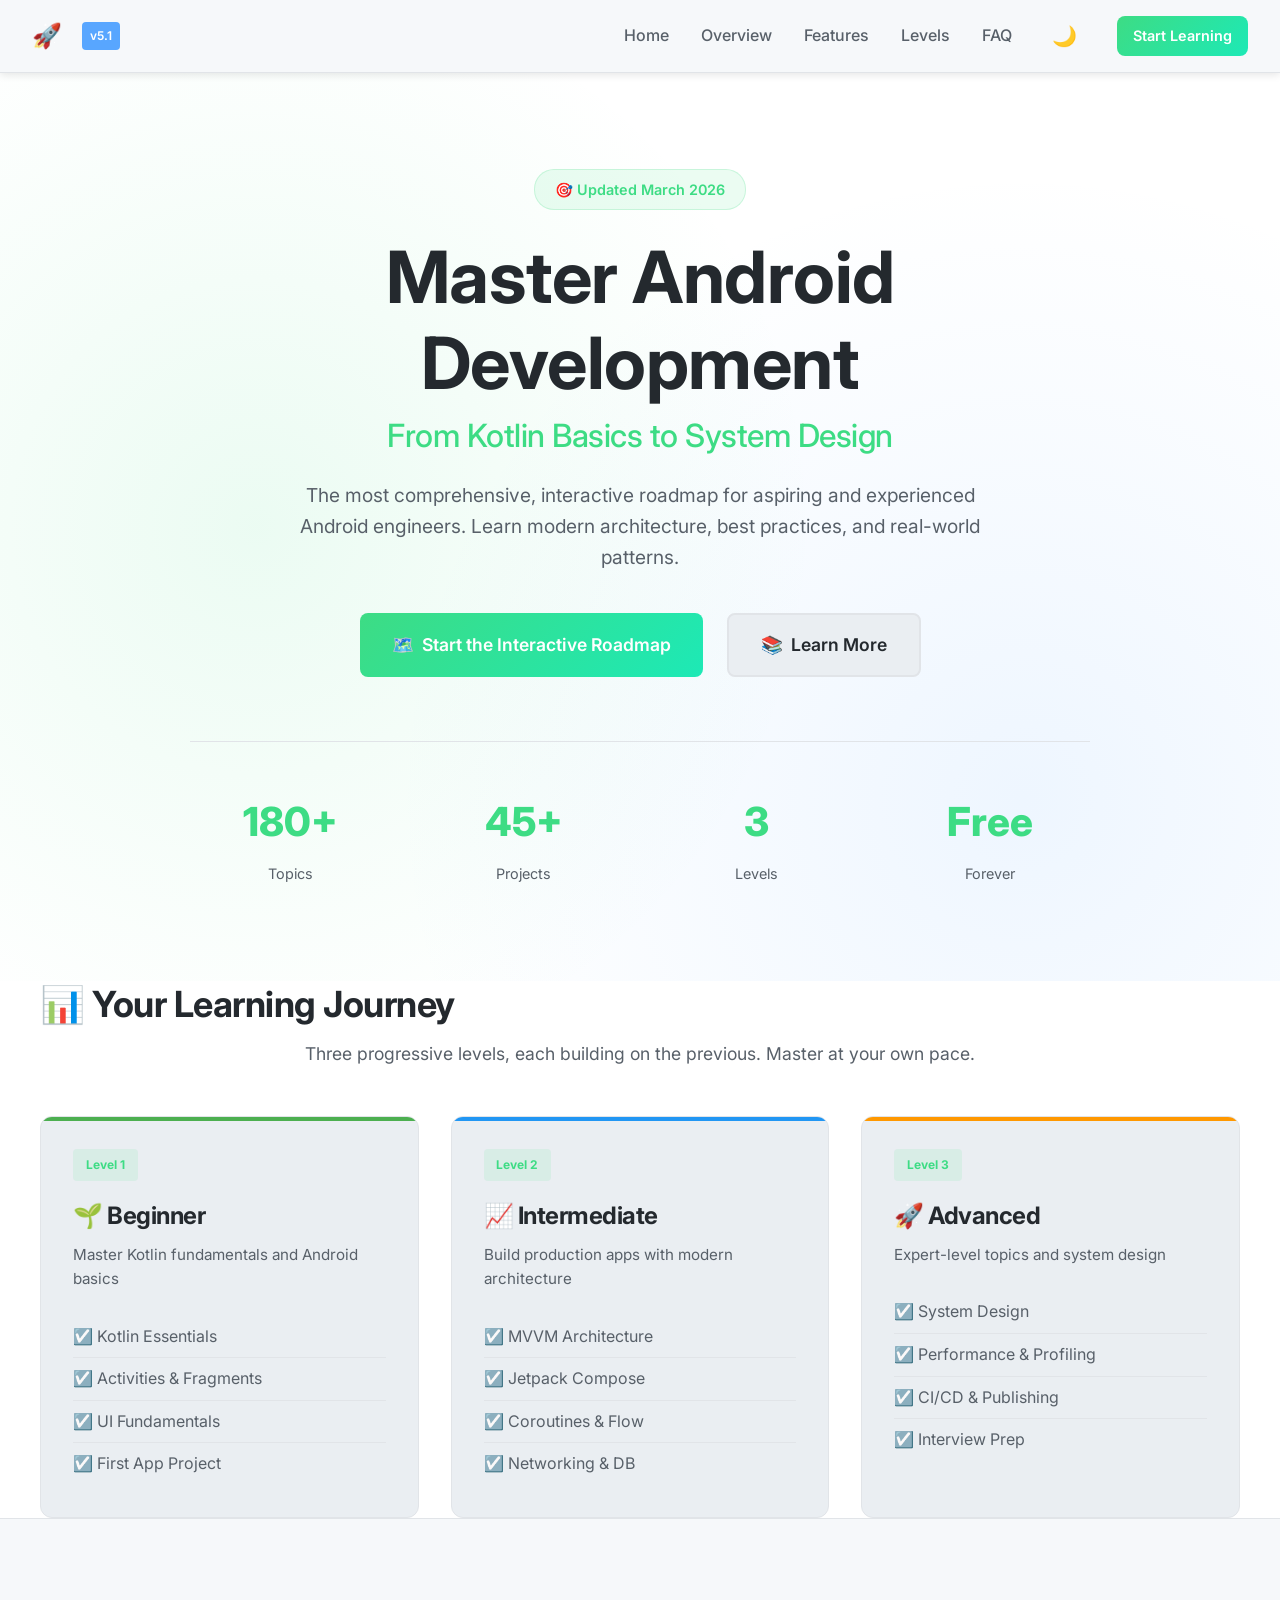
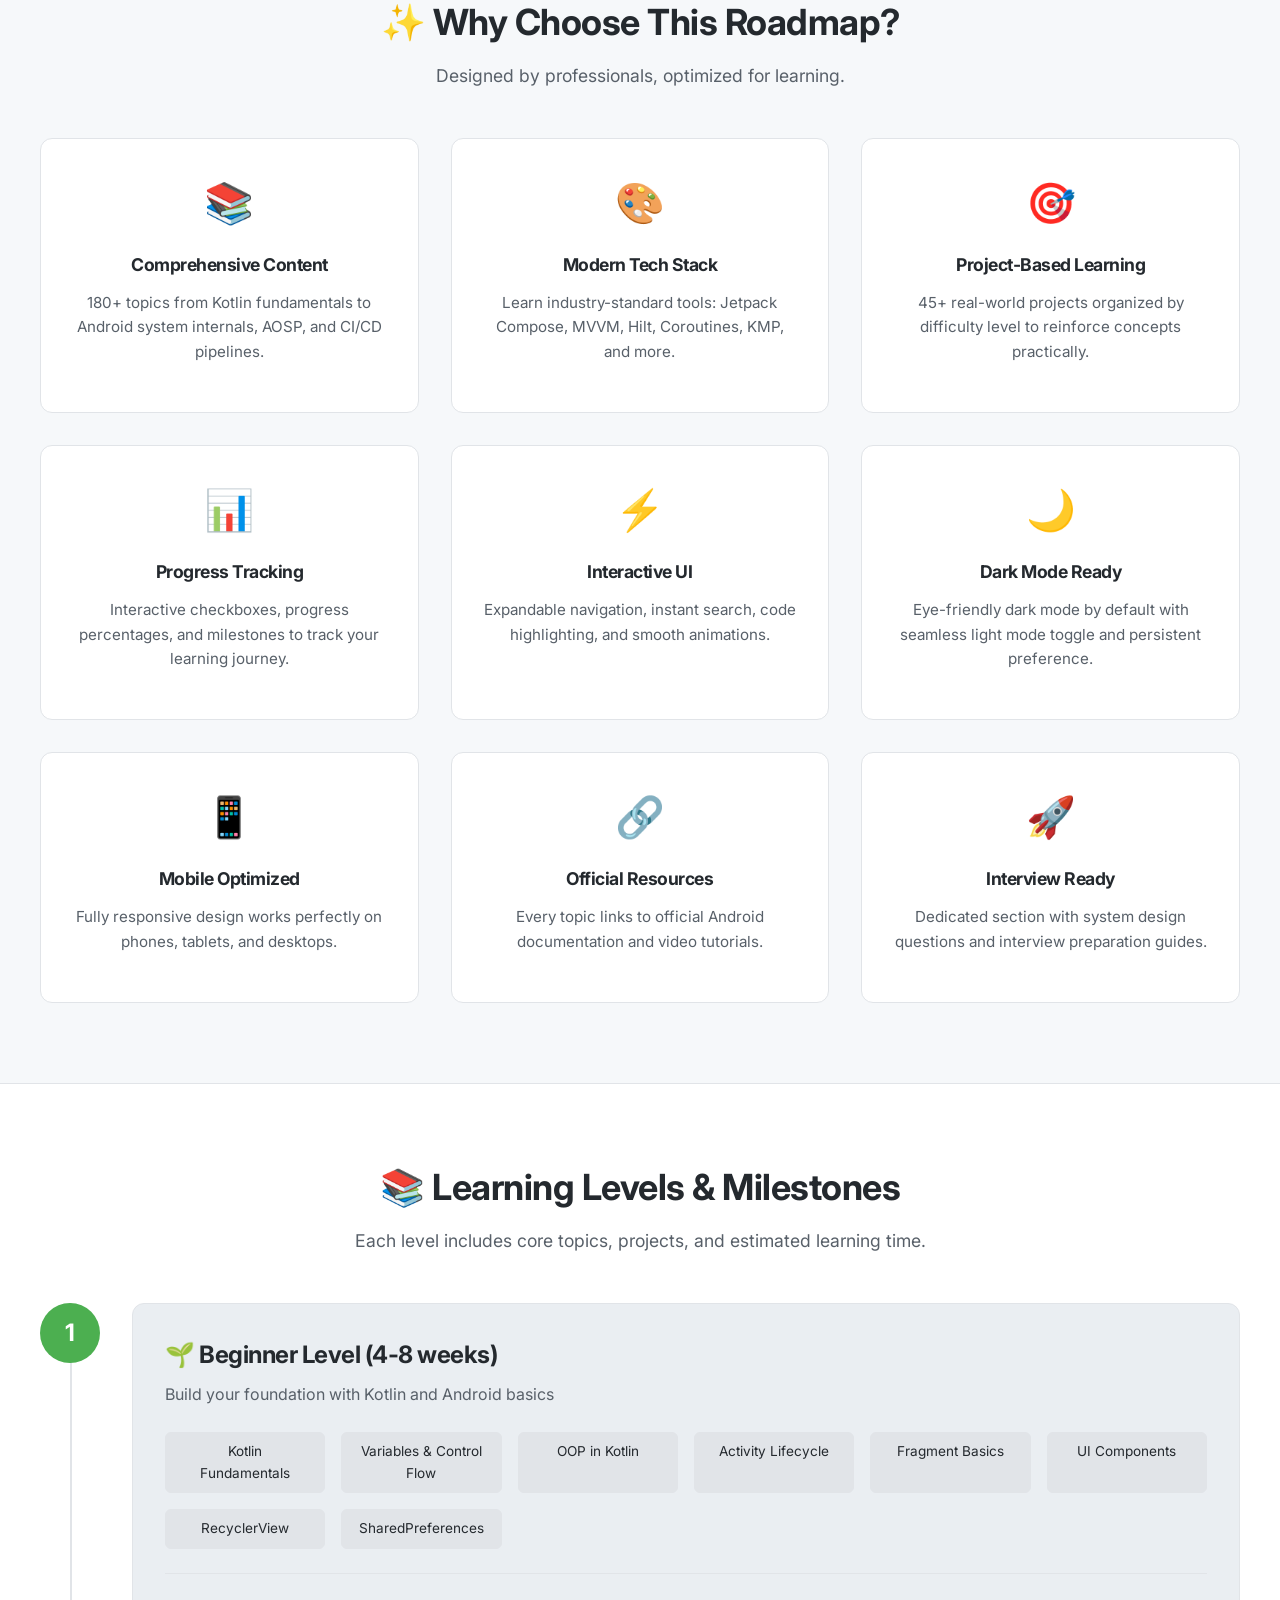
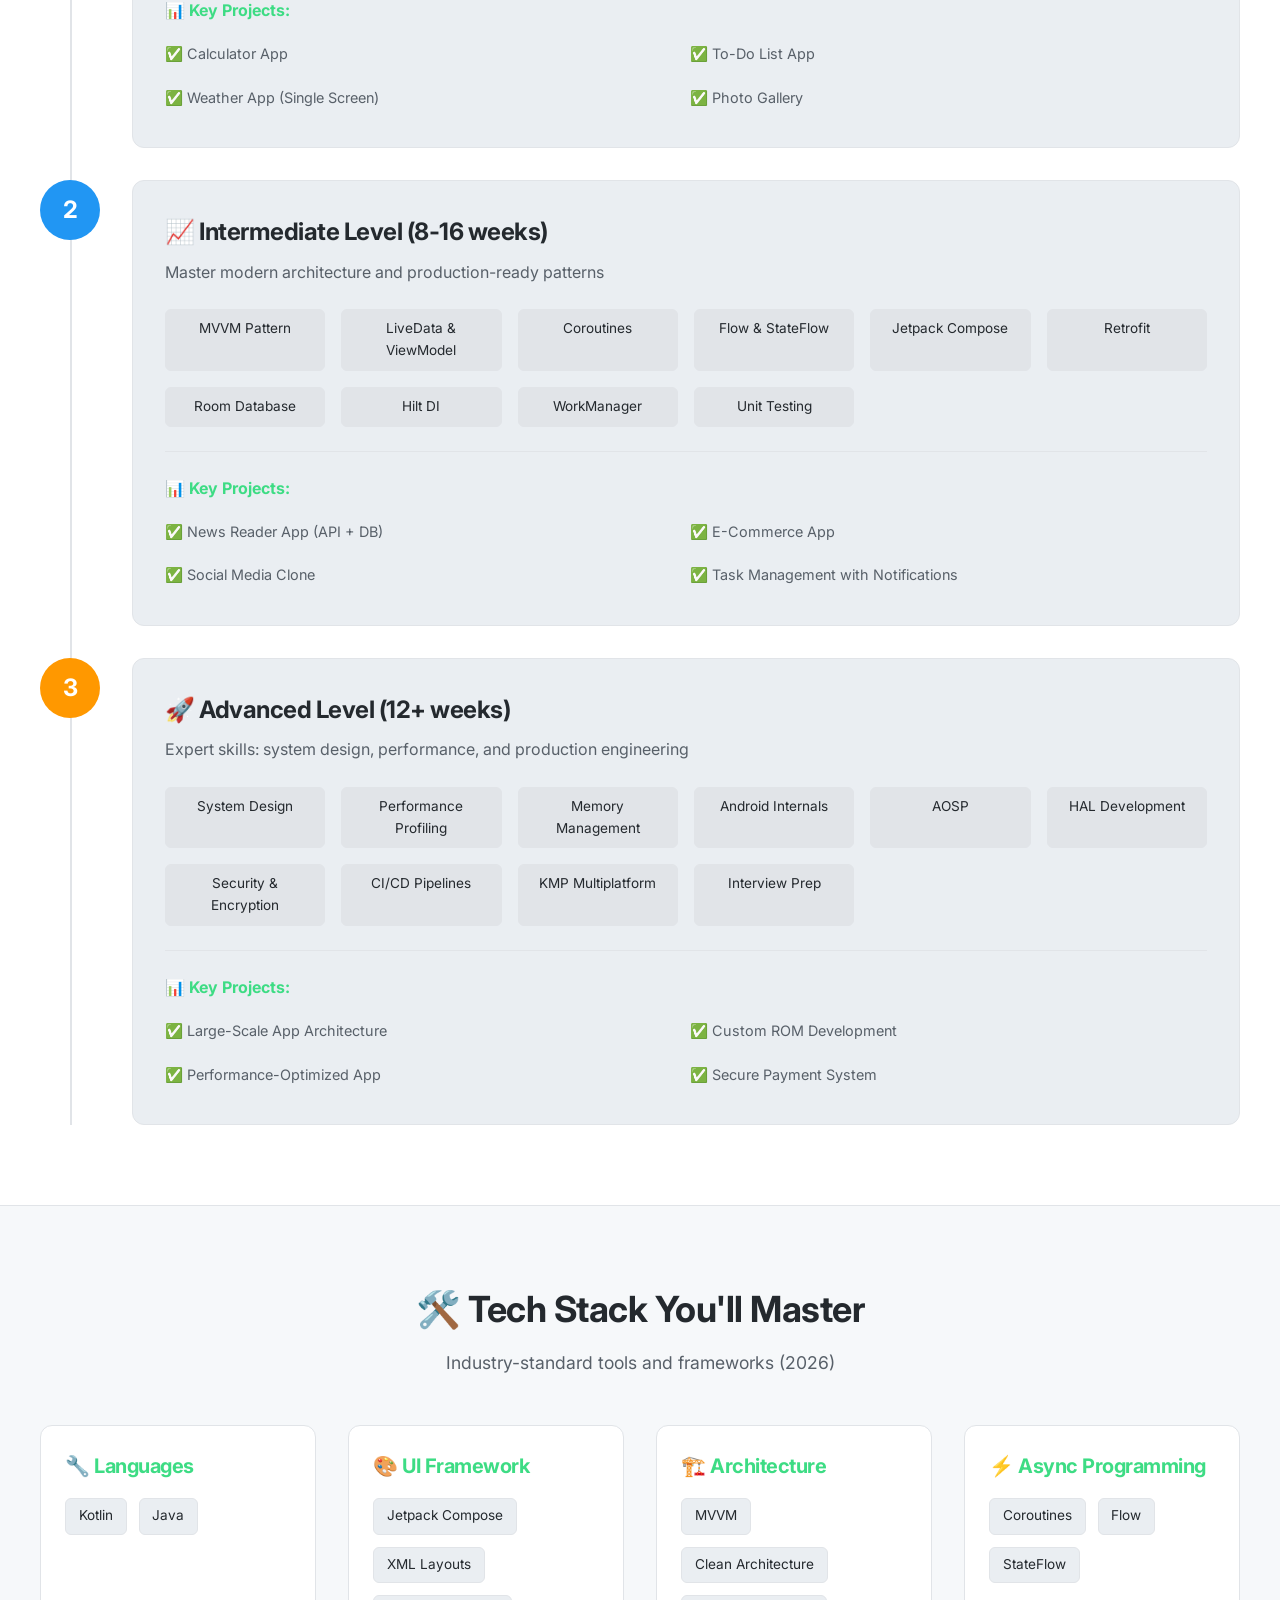
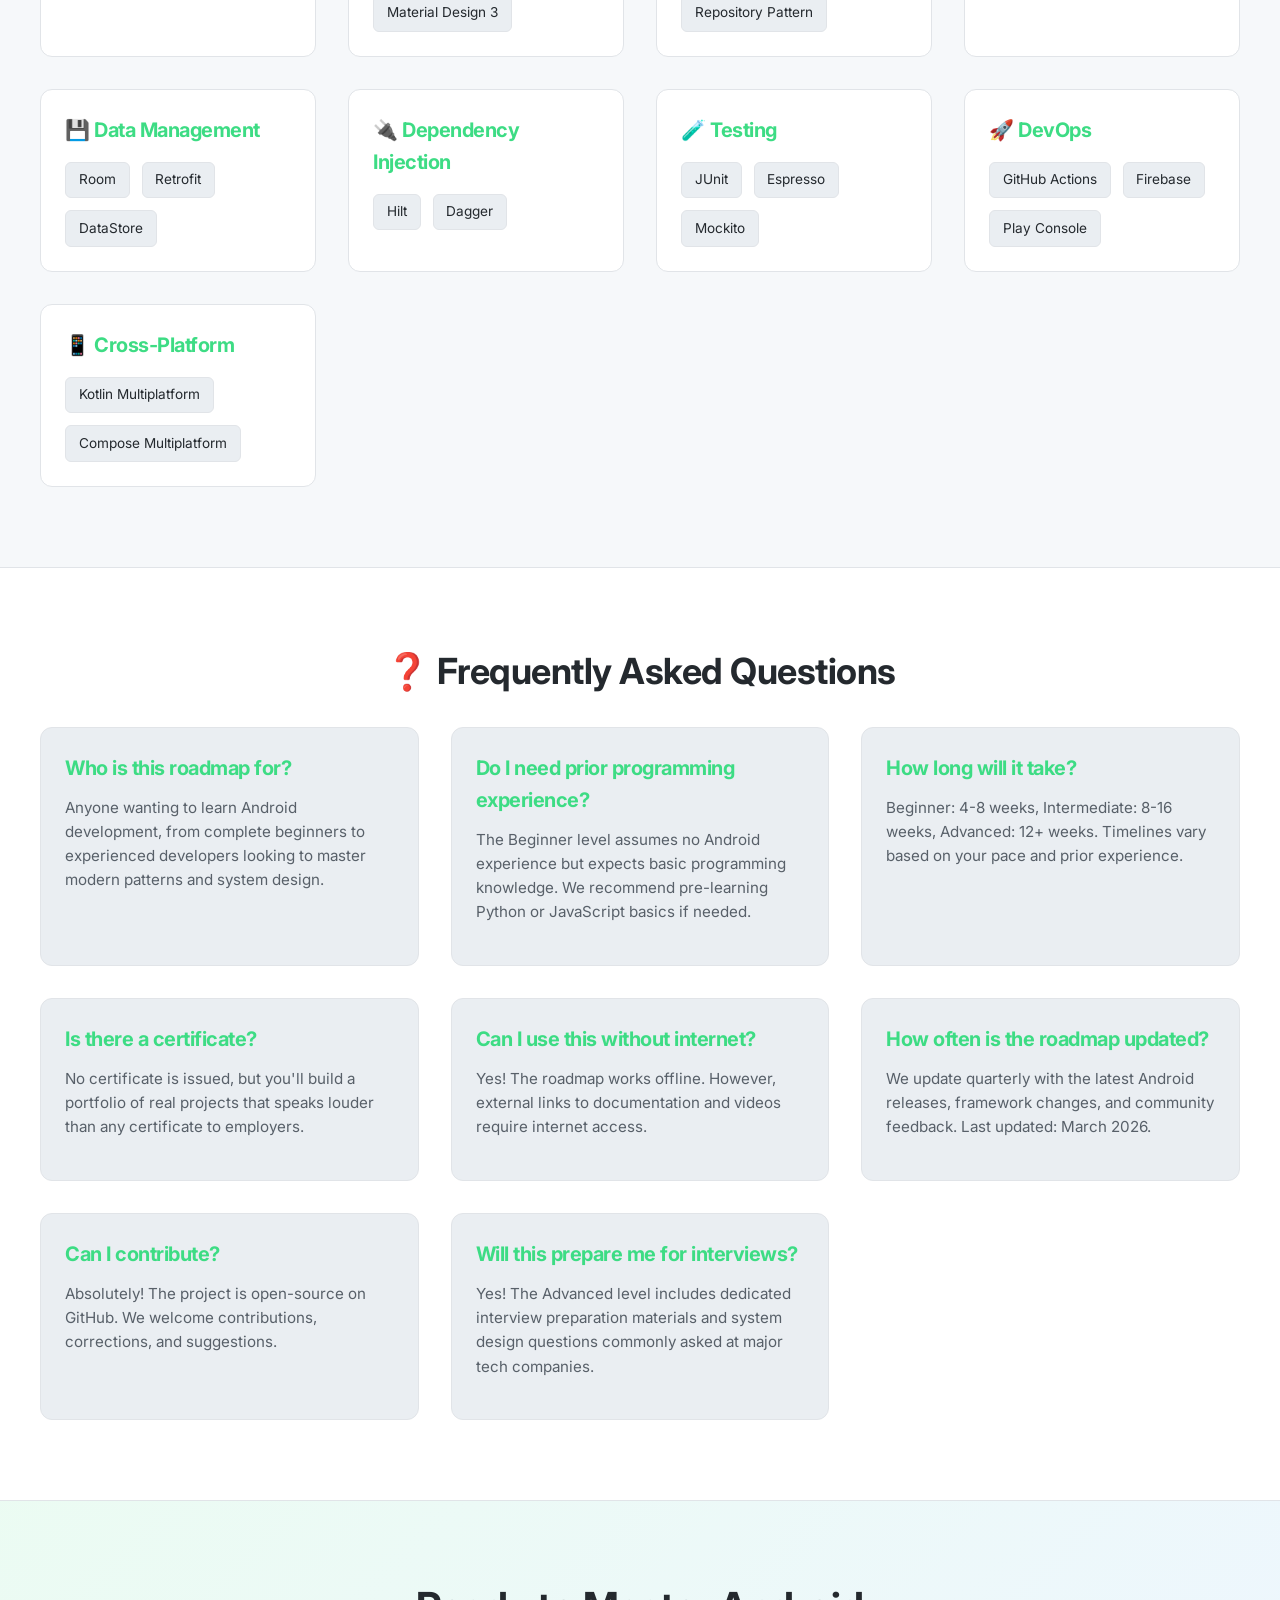
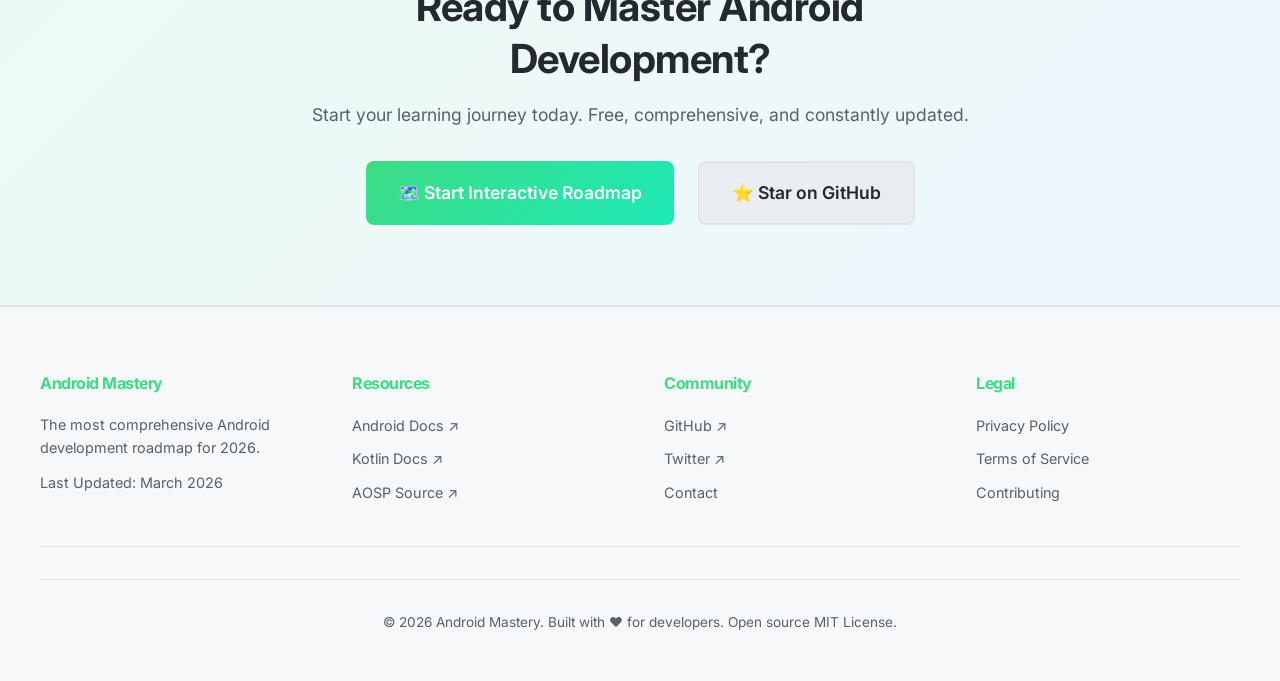
==== commit 9e29358d: "Update print statement from 'Hello' to 'Goodbye'" ====
--- a/index.html
+++ b/index.html
@@ -24,7 +24,7 @@
     <meta name="twitter:image" content="assets/roadmap-preview.png">
     
     <!-- CSS & Fonts -->
-    <link rel="stylesheet" href="css/style-modern.css">
+    <link rel="stylesheet" href="css/style.css">
     <link href="https://fonts.googleapis.com/css2?family=Inter:wght@300;400;500;600;700;800&family=Fira+Code:wght@400;500&family=JetBrains+Mono:wght@400;500;600&display=swap" rel="stylesheet">
     
     <!-- Favicon -->
@@ -471,7 +471,7 @@
                 <h2>Ready to Master Android Development?</h2>
                 <p>Start your learning journey today. Free, comprehensive, and constantly updated.</p>
                 <div class="cta-actions">
-                    <a href="roadmap-modern.html" class="btn btn-primary btn-lg">
+                    <a href="roadmap.html" class="btn btn-primary btn-lg">
                         🗺️ Start Interactive Roadmap
                     </a>
                     <a href="https://github.com/venki-vj/Android_roadmap" target="_blank" class="btn btn-secondary btn-lg">
@@ -521,6 +521,7 @@
     </footer>
 
     <!-- Scripts -->
-    <script src="js/modern.js"></script>
+    <script src="js/script.js"></script>
 </body>
 </html>
+
--- a/css/style.css
+++ b/css/style.css
@@ -0,0 +1,1173 @@
+/* ==========================================
+   ANDROID MASTERY - MODERN DESIGN SYSTEM
+   ========================================== */
+
+:root {
+  /* Color Palette - Android Green as Primary */
+  --primary: #3DDC84;
+  --primary-hover: #1de9b6;
+  --primary-dark: #00897b;
+  --primary-light: #80deea;
+
+  /* Backgrounds */
+  --bg-color: #0d1117;
+  --bg-secondary: #161b22;
+  --bg-light: #21262d;
+  --bg-hover: #30363d;
+
+  /* Text Colors */
+  --text-primary: #e6edf3;
+  --text-secondary: #8b949e;
+  --text-muted: #6e7681;
+  --text-invert: #0d1117;
+
+  /* Accents */
+  --accent-blue: #58a6ff;
+  --accent-purple: #d29bff;
+  --accent-red: #ff7b72;
+  --accent-yellow: #ffc069;
+
+  /* Borders & Shadows */
+  --border: #30363d;
+  --border-light: #21262d;
+  --shadow-color: rgba(0, 0, 0, 0.5);
+  --shadow-sm: 0 2px 8px var(--shadow-color);
+  --shadow-md: 0 8px 16px var(--shadow-color);
+  --shadow-lg: 0 12px 24px var(--shadow-color);
+
+  /* Effects */
+  --transition: all 0.3s cubic-bezier(0.16, 1, 0.3, 1);
+  --transition-fast: all 0.15s ease-out;
+
+  /* Levels */
+  --level-1: #4CAF50;
+  --level-2: #2196F3;
+  --level-3: #FF9800;
+
+  /* Aliases for roadmap modernization */
+  --bg-primary: var(--bg-color);
+  --bg-tertiary: var(--bg-light);
+  --border-color: var(--border);
+  --accent-primary: var(--primary);
+}
+
+/* Light Mode Override */
+html[data-theme="light"],
+body:not(.dark-mode) {
+  --bg-color: #ffffff;
+  --bg-secondary: #f6f8fa;
+  --bg-light: #eaeef2;
+  --bg-hover: #e1e4e8;
+  --text-primary: #24292e;
+  --text-secondary: #586069;
+  --text-muted: #6a737d;
+  --text-invert: #ffffff;
+  --border: #e1e4e8;
+  --border-light: #f0f0f0;
+  --shadow-color: rgba(0, 0, 0, 0.1);
+
+  /* Update aliases for light mode */
+  --bg-primary: var(--bg-color);
+  --bg-tertiary: var(--bg-light);
+  --border-color: var(--border);
+  --accent-primary: #1de9b6;
+}
+
+/* ==========================================
+   GLOBAL STYLES
+   ========================================== */
+
+* {
+  box-sizing: border-box;
+  margin: 0;
+  padding: 0;
+}
+
+html {
+  scroll-behavior: smooth;
+}
+
+body {
+  background-color: var(--bg-color);
+  color: var(--text-primary);
+  font-family: 'Inter', -apple-system, BlinkMacSystemFont, 'Segoe UI', sans-serif;
+  font-size: 16px;
+  line-height: 1.6;
+  transition: background-color 0.3s, color 0.3s;
+  overflow-x: hidden;
+}
+
+/* Typography */
+h1, h2, h3, h4, h5, h6 {
+  font-weight: 700;
+  color: var(--text-primary);
+  letter-spacing: -0.5px;
+}
+
+h1 {
+  font-size: 3.5rem;
+  line-height: 1.2;
+  margin-bottom: 1rem;
+}
+
+h2 {
+  font-size: 2.25rem;
+  line-height: 1.3;
+  margin-bottom: 0.75rem;
+}
+
+h3 {
+  font-size: 1.5rem;
+  margin-bottom: 0.5rem;
+}
+
+h4 {
+  font-size: 1.25rem;
+  margin-bottom: 0.4rem;
+}
+
+p {
+  color: var(--text-secondary);
+  margin-bottom: 1rem;
+}
+
+a {
+  color: var(--primary);
+  text-decoration: none;
+  transition: var(--transition-fast);
+}
+
+a:hover {
+  color: var(--primary-hover);
+  text-decoration: underline;
+}
+
+code {
+  background: var(--bg-light);
+  color: var(--accent-blue);
+  padding: 0.2em 0.4em;
+  border-radius: 4px;
+  font-family: 'JetBrains Mono', 'Fira Code', monospace;
+  font-size: 0.9em;
+}
+
+pre {
+  background: var(--bg-light);
+  border: 1px solid var(--border);
+  border-radius: 8px;
+  padding: 1.5rem;
+  overflow-x: auto;
+  margin-bottom: 1.5rem;
+}
+
+pre code {
+  background: none;
+  color: var(--text-primary);
+  padding: 0;
+}
+
+/* ==========================================
+   BUTTONS
+   ========================================== */
+
+.btn {
+  display: inline-flex;
+  align-items: center;
+  justify-content: center;
+  gap: 0.5rem;
+  padding: 0.75rem 1.5rem;
+  border: none;
+  border-radius: 8px;
+  font-size: 1rem;
+  font-weight: 600;
+  cursor: pointer;
+  transition: var(--transition);
+  white-space: nowrap;
+  text-decoration: none;
+}
+
+.btn:hover {
+  transform: translateY(-2px);
+  box-shadow: var(--shadow-md);
+}
+
+.btn-primary {
+  background: linear-gradient(135deg, var(--primary) 0%, var(--primary-hover) 100%);
+  color: var(--text-invert);
+}
+
+.btn-primary:hover {
+  box-shadow: 0 8px 16px rgba(61, 220, 132, 0.3);
+}
+
+.btn-secondary {
+  background: var(--bg-light);
+  color: var(--text-primary);
+  border: 2px solid var(--border);
+}
+
+.btn-secondary:hover {
+  background: var(--bg-hover);
+  border-color: var(--primary);
+}
+
+.btn-lg {
+  padding: 1rem 2rem;
+  font-size: 1.1rem;
+}
+
+.btn-sm {
+  padding: 0.5rem 1rem;
+  font-size: 0.9rem;
+}
+
+/* ==========================================
+   NAVIGATION BAR
+   ========================================== */
+
+.navbar {
+  background: var(--bg-secondary);
+  border-bottom: 1px solid var(--border);
+  padding: 1rem 0;
+  position: relative;
+  z-index: 100;
+}
+
+.navbar.sticky {
+  position: sticky;
+  top: 0;
+  box-shadow: var(--shadow-sm);
+}
+
+.nav-container {
+  max-width: 1400px;
+  margin: 0 auto;
+  padding: 0 2rem;
+  display: flex;
+  align-items: center;
+  justify-content: space-between;
+}
+
+.logo {
+  display: flex;
+  align-items: center;
+  gap: 0.75rem;
+  font-size: 1.25rem;
+  font-weight: 700;
+  color: var(--primary);
+  white-space: nowrap;
+}
+
+.logo-icon {
+  font-size: 1.5rem;
+}
+
+.logo-text {
+  display: none;
+}
+
+.version-badge {
+  background: var(--accent-blue);
+  color: var(--text-invert);
+  padding: 0.25rem 0.5rem;
+  border-radius: 4px;
+  font-size: 0.75rem;
+  font-weight: 600;
+  margin-left: 0.5rem;
+}
+
+.nav-links {
+  display: flex;
+  align-items: center;
+  gap: 2rem;
+}
+
+.nav-link {
+  color: var(--text-secondary);
+  font-weight: 500;
+  transition: var(--transition-fast);
+}
+
+.nav-link:hover {
+  color: var(--primary);
+  text-decoration: none;
+}
+
+.theme-btn {
+  background: none;
+  border: none;
+  color: var(--text-primary);
+  font-size: 1.25rem;
+  cursor: pointer;
+  padding: 0.5rem;
+  border-radius: 6px;
+  transition: var(--transition-fast);
+}
+
+.theme-btn:hover {
+  background: var(--bg-light);
+}
+
+.mobile-menu-btn {
+  display: none;
+  background: none;
+  border: none;
+  color: var(--text-primary);
+  font-size: 1.5rem;
+  cursor: pointer;
+  padding: 0.5rem;
+  flex-direction: column;
+  gap: 0.35rem;
+}
+
+.mobile-menu-btn span {
+  width: 24px;
+  height: 2px;
+  background: var(--text-primary);
+  transition: var(--transition-fast);
+}
+
+/* Mobile Menu */
+@media (max-width: 768px) {
+  .logo-text {
+    display: inline;
+  }
+
+  .mobile-menu-btn {
+    display: flex;
+  }
+
+  .nav-links {
+    display: none;
+    position: absolute;
+    top: 100%;
+    left: 0;
+    right: 0;
+    flex-direction: column;
+    gap: 1rem;
+    background: var(--bg-secondary);
+    padding: 2rem;
+    border-bottom: 1px solid var(--border);
+  }
+
+  .nav-links.active {
+    display: flex;
+  }
+
+  .nav-links .btn {
+    width: 100%;
+    justify-content: center;
+  }
+}
+
+/* ==========================================
+   HERO SECTION
+   ========================================== */
+
+.hero {
+  position: relative;
+  padding: 6rem 2rem;
+  min-height: 90vh;
+  display: flex;
+  align-items: center;
+  justify-content: center;
+  overflow: hidden;
+}
+
+.hero-background {
+  position: absolute;
+  top: 0;
+  left: 0;
+  right: 0;
+  bottom: 0;
+  background: radial-gradient(circle at 20% 50%, rgba(61, 220, 132, 0.1) 0%, transparent 50%),
+              radial-gradient(circle at 80% 80%, rgba(88, 166, 255, 0.1) 0%, transparent 50%);
+  pointer-events: none;
+}
+
+.hero-content {
+  position: relative;
+  max-width: 900px;
+  text-align: center;
+  z-index: 1;
+}
+
+.badge {
+  display: inline-block;
+  background: rgba(61, 220, 132, 0.1);
+  color: var(--primary);
+  padding: 0.5rem 1.25rem;
+  border-radius: 20px;
+  font-size: 0.9rem;
+  font-weight: 600;
+  margin-bottom: 1.5rem;
+  border: 1px solid rgba(61, 220, 132, 0.2);
+}
+
+.hero h1 {
+  font-size: 4.5rem;
+  margin-bottom: 0.5rem;
+}
+
+.hero h2 {
+  font-size: 2rem;
+  color: var(--primary);
+  margin-bottom: 1.5rem;
+  font-weight: 500;
+}
+
+.hero-subtitle {
+  font-size: 1.2rem;
+  color: var(--text-secondary);
+  margin-bottom: 2.5rem;
+  max-width: 700px;
+  margin-left: auto;
+  margin-right: auto;
+}
+
+.hero-actions {
+  display: flex;
+  gap: 1.5rem;
+  justify-content: center;
+  margin-bottom: 4rem;
+  flex-wrap: wrap;
+}
+
+.hero-stats {
+  display: grid;
+  grid-template-columns: repeat(auto-fit, minmax(150px, 1fr));
+  gap: 2rem;
+  margin-top: 3rem;
+  padding-top: 3rem;
+  border-top: 1px solid var(--border);
+}
+
+.stat {
+  display: flex;
+  flex-direction: column;
+  align-items: center;
+}
+
+.stat-number {
+  font-size: 2.5rem;
+  font-weight: 800;
+  color: var(--primary);
+}
+
+.stat-label {
+  font-size: 0.9rem;
+  color: var(--text-secondary);
+  margin-top: 0.5rem;
+}
+
+/* ==========================================
+   SECTIONS
+   ========================================== */
+
+.section {
+  padding: 5rem 2rem;
+  max-width: 1400px;
+  margin: 0 auto;
+}
+
+.section-container {
+  max-width: 1200px;
+  margin: 0 auto;
+}
+
+.bg-light {
+  background: var(--bg-secondary);
+  border-top: 1px solid var(--border);
+  border-bottom: 1px solid var(--border);
+}
+
+.section h2 {
+  text-align: center;
+  margin-bottom: 1rem;
+}
+
+.section-subtitle {
+  text-align: center;
+  color: var(--text-secondary);
+  font-size: 1.1rem;
+  margin-bottom: 3rem;
+  max-width: 800px;
+  margin-left: auto;
+  margin-right: auto;
+}
+
+/* ==========================================
+   ROADMAP PREVIEW
+   ========================================== */
+
+.roadmap-preview {
+  background: var(--bg-color);
+}
+
+.preview-grid {
+  display: grid;
+  grid-template-columns: repeat(auto-fit, minmax(280px, 1fr));
+  gap: 2rem;
+  margin-top: 2rem;
+}
+
+.preview-card {
+  background: var(--bg-light);
+  border: 1px solid var(--border);
+  border-radius: 12px;
+  padding: 2rem;
+  transition: var(--transition);
+  position: relative;
+  overflow: hidden;
+}
+
+.preview-card::before {
+  content: '';
+  position: absolute;
+  top: 0;
+  left: 0;
+  right: 0;
+  height: 4px;
+}
+
+.preview-card.level-1::before {
+  background: var(--level-1);
+}
+
+.preview-card.level-2::before {
+  background: var(--level-2);
+}
+
+.preview-card.level-3::before {
+  background: var(--level-3);
+}
+
+.preview-card:hover {
+  border-color: var(--primary);
+  box-shadow: var(--shadow-md);
+  transform: translateY(-4px);
+}
+
+.card-badge {
+  display: inline-block;
+  font-size: 0.75rem;
+  font-weight: 700;
+  padding: 0.4rem 0.8rem;
+  border-radius: 4px;
+  margin-bottom: 1rem;
+  background: rgba(61, 220, 132, 0.1);
+  color: var(--primary);
+}
+
+.preview-card h3 {
+  font-size: 1.5rem;
+  margin-bottom: 0.5rem;
+}
+
+.preview-card p {
+  font-size: 0.95rem;
+  color: var(--text-secondary);
+  margin-bottom: 1.5rem;
+}
+
+.preview-card ul {
+  list-style: none;
+}
+
+.preview-card li {
+  padding: 0.5rem 0;
+  color: var(--text-secondary);
+  border-bottom: 1px solid var(--border);
+}
+
+.preview-card li:last-child {
+  border-bottom: none;
+}
+
+/* ==========================================
+   FEATURES GRID
+   ========================================== */
+
+.features-grid {
+  display: grid;
+  grid-template-columns: repeat(auto-fit, minmax(280px, 1fr));
+  gap: 2rem;
+  margin-top: 2rem;
+}
+
+.feature-card {
+  background: var(--bg-color);
+  border: 1px solid var(--border);
+  border-radius: 12px;
+  padding: 2rem;
+  transition: var(--transition);
+  text-align: center;
+}
+
+.feature-card:hover {
+  border-color: var(--primary);
+  box-shadow: var(--shadow-md);
+  transform: translateY(-4px);
+}
+
+.feature-icon {
+  font-size: 2.5rem;
+  margin-bottom: 1rem;
+}
+
+.feature-card h3 {
+  font-size: 1.1rem;
+  margin-bottom: 0.75rem;
+}
+
+.feature-card p {
+  font-size: 0.95rem;
+  color: var(--text-secondary);
+}
+
+/* ==========================================
+   LEVELS SECTION
+   ========================================== */
+
+.levels-timeline {
+  display: flex;
+  flex-direction: column;
+  gap: 2rem;
+  margin-top: 2rem;
+  position: relative;
+}
+
+.levels-timeline::before {
+  content: '';
+  position: absolute;
+  left: 30px;
+  top: 0;
+  bottom: 0;
+  width: 2px;
+  background: var(--border);
+}
+
+@media (max-width: 768px) {
+  .levels-timeline::before {
+    left: 15px;
+  }
+}
+
+.level-container {
+  display: flex;
+  gap: 2rem;
+  position: relative;
+}
+
+.level-marker {
+  width: 60px;
+  height: 60px;
+  border-radius: 50%;
+  display: flex;
+  align-items: center;
+  justify-content: center;
+  color: white;
+  font-weight: 700;
+  font-size: 1.5rem;
+  flex-shrink: 0;
+  position: relative;
+  z-index: 2;
+}
+
+.level-marker.level-1 {
+  background: var(--level-1);
+}
+
+.level-marker.level-2 {
+  background: var(--level-2);
+}
+
+.level-marker.level-3 {
+  background: var(--level-3);
+}
+
+.level-content {
+  flex: 1;
+  background: var(--bg-light);
+  border: 1px solid var(--border);
+  border-radius: 12px;
+  padding: 2rem;
+}
+
+.level-content h3 {
+  margin-bottom: 0.5rem;
+}
+
+.level-content > p {
+  color: var(--text-secondary);
+  margin-bottom: 1.5rem;
+}
+
+.topics-grid {
+  display: grid;
+  grid-template-columns: repeat(auto-fit, minmax(140px, 1fr));
+  gap: 1rem;
+  margin-bottom: 1.5rem;
+}
+
+.topic-badge {
+  background: var(--bg-hover);
+  color: var(--text-primary);
+  padding: 0.5rem 1rem;
+  border-radius: 6px;
+  font-size: 0.85rem;
+  border: 1px solid var(--border);
+  text-align: center;
+}
+
+.level-projects {
+  border-top: 1px solid var(--border);
+  padding-top: 1.5rem;
+  margin-top: 1.5rem;
+}
+
+.level-projects strong {
+  display: block;
+  margin-bottom: 0.75rem;
+  color: var(--primary);
+}
+
+.level-projects ul {
+  list-style: none;
+  display: grid;
+  grid-template-columns: repeat(2, 1fr);
+  gap: 0.5rem;
+}
+
+.level-projects li {
+  padding: 0.4rem 0;
+  color: var(--text-secondary);
+  font-size: 0.9rem;
+}
+
+/* ==========================================
+   TECH STACK
+   ========================================== */
+
+.tech-stack-grid {
+  display: grid;
+  grid-template-columns: repeat(auto-fit, minmax(250px, 1fr));
+  gap: 2rem;
+  margin-top: 2rem;
+}
+
+.tech-category {
+  background: var(--bg-color);
+  border: 1px solid var(--border);
+  border-radius: 12px;
+  padding: 1.5rem;
+}
+
+.tech-category h4 {
+  margin-bottom: 1rem;
+  color: var(--primary);
+}
+
+.tech-items {
+  display: flex;
+  flex-wrap: wrap;
+  gap: 0.75rem;
+}
+
+.tech-tag {
+  background: var(--bg-light);
+  color: var(--text-primary);
+  padding: 0.4rem 0.8rem;
+  border-radius: 6px;
+  font-size: 0.85rem;
+  border: 1px solid var(--border);
+  white-space: nowrap;
+}
+
+/* ==========================================
+   FAQ SECTION
+   ========================================== */
+
+.faq-grid {
+  display: grid;
+  grid-template-columns: repeat(auto-fit, minmax(300px, 1fr));
+  gap: 2rem;
+  margin-top: 2rem;
+}
+
+.faq-item {
+  background: var(--bg-light);
+  border: 1px solid var(--border);
+  border-radius: 12px;
+  padding: 1.5rem;
+}
+
+.faq-item h4 {
+  color: var(--primary);
+  margin-bottom: 0.75rem;
+}
+
+.faq-item p {
+  color: var(--text-secondary);
+  font-size: 0.95rem;
+}
+
+/* ==========================================
+   CTA SECTION
+   ========================================== */
+
+.cta-section {
+  background: linear-gradient(135deg, rgba(61, 220, 132, 0.1) 0%, rgba(88, 166, 255, 0.1) 100%);
+  padding: 5rem 2rem;
+  border-top: 1px solid var(--border);
+  border-bottom: 1px solid var(--border);
+}
+
+.cta-box {
+  text-align: center;
+  max-width: 700px;
+  margin: 0 auto;
+}
+
+.cta-box h2 {
+  font-size: 2.5rem;
+  margin-bottom: 1rem;
+}
+
+.cta-box p {
+  font-size: 1.1rem;
+  color: var(--text-secondary);
+  margin-bottom: 2rem;
+}
+
+.cta-actions {
+  display: flex;
+  gap: 1.5rem;
+  justify-content: center;
+  flex-wrap: wrap;
+}
+
+/* ==========================================
+   FOOTER
+   ========================================== */
+
+.footer {
+  background: var(--bg-secondary);
+  border-top: 1px solid var(--border);
+  padding: 4rem 2rem 2rem;
+}
+
+.footer-container {
+  max-width: 1200px;
+  margin: 0 auto;
+  display: grid;
+  grid-template-columns: repeat(auto-fit, minmax(200px, 1fr));
+  gap: 3rem;
+  margin-bottom: 2rem;
+  padding-bottom: 2rem;
+  border-bottom: 1px solid var(--border);
+}
+
+.footer-section h4 {
+  font-size: 1rem;
+  margin-bottom: 1rem;
+  color: var(--primary);
+}
+
+.footer-section p {
+  font-size: 0.9rem;
+  color: var(--text-secondary);
+  margin-bottom: 0.75rem;
+}
+
+.footer-meta {
+  font-size: 0.8rem;
+  color: var(--text-muted);
+}
+
+.footer-section ul {
+  list-style: none;
+}
+
+.footer-section li {
+  margin-bottom: 0.5rem;
+}
+
+.footer-section a {
+  font-size: 0.9rem;
+  color: var(--text-secondary);
+}
+
+.footer-section a:hover {
+  color: var(--primary);
+}
+
+.footer-bottom {
+  max-width: 1200px;
+  margin: 0 auto;
+  text-align: center;
+  padding-top: 2rem;
+  border-top: 1px solid var(--border);
+  color: var(--text-muted);
+  font-size: 0.85rem;
+}
+
+/* ==========================================
+   RESPONSIVE DESIGN
+   ========================================== */
+
+@media (max-width: 1024px) {
+  :root {
+    --section-padding: 3rem 1.5rem;
+  }
+
+  h1 {
+    font-size: 2.5rem;
+  }
+
+  h2 {
+    font-size: 1.75rem;
+  }
+
+  .hero h1 {
+    font-size: 3rem;
+  }
+
+  .hero h2 {
+    font-size: 1.5rem;
+  }
+}
+
+@media (max-width: 768px) {
+  .nav-links {
+    gap: 1rem;
+  }
+
+  .nav-links .btn {
+    width: 100%;
+  }
+
+  .hero {
+    padding: 4rem 1.5rem;
+    min-height: auto;
+  }
+
+  .hero h1 {
+    font-size: 2.25rem;
+  }
+
+  .hero h2 {
+    font-size: 1.25rem;
+  }
+
+  .hero-actions {
+    flex-direction: column;
+  }
+
+  .hero-actions .btn {
+    width: 100%;
+  }
+
+  .hero-stats {
+    grid-template-columns: repeat(2, 1fr);
+    gap: 1.5rem;
+  }
+
+  .section {
+    padding: 3rem 1.5rem;
+  }
+
+  .levels-timeline::before {
+    left: 15px;
+  }
+
+  .level-marker {
+    width: 50px;
+    height: 50px;
+    font-size: 1.25rem;
+  }
+
+  .topics-grid {
+    grid-template-columns: repeat(2, 1fr);
+  }
+
+  .tech-stack-grid {
+    grid-template-columns: 1fr;
+  }
+
+  .faq-grid {
+    grid-template-columns: 1fr;
+  }
+
+  .cta-actions {
+    flex-direction: column;
+  }
+
+  .cta-actions .btn {
+    width: 100%;
+  }
+
+  .footer-container {
+    grid-template-columns: 1fr;
+    gap: 2rem;
+  }
+}
+
+@media (max-width: 480px) {
+  h1 {
+    font-size: 1.75rem;
+  }
+
+  h2 {
+    font-size: 1.25rem;
+  }
+
+  .hero h1 {
+    font-size: 1.75rem;
+  }
+
+  .hero {
+    padding: 2rem 1rem;
+  }
+
+  .nav-links {
+    padding: 1.5rem;
+  }
+
+  .hero-stats {
+    grid-template-columns: repeat(2, 1fr);
+    gap: 1rem;
+  }
+
+  .stat-number {
+    font-size: 1.75rem;
+  }
+
+  .level-projects ul {
+    grid-template-columns: 1fr;
+  }
+
+  .section {
+    padding: 2rem 1rem;
+  }
+}
+
+/* ==========================================
+   ANIMATIONS
+   ========================================== */
+
+@keyframes fadeIn {
+  from {
+    opacity: 0;
+    transform: translateY(20px);
+  }
+  to {
+    opacity: 1;
+    transform: translateY(0);
+  }
+}
+
+@keyframes pulse {
+  0%, 100% {
+    opacity: 1;
+  }
+  50% {
+    opacity: 0.7;
+  }
+}
+
+@keyframes slideInLeft {
+  from {
+    opacity: 0;
+    transform: translateX(-30px);
+  }
+  to {
+    opacity: 1;
+    transform: translateX(0);
+  }
+}
+
+.fade-in {
+  animation: fadeIn 0.6s ease-out;
+}
+
+.pulse {
+  animation: pulse 2s infinite;
+}
+
+/* ==========================================
+   UTILITY CLASSES
+   ========================================== */
+
+.container {
+  max-width: 1200px;
+  margin: 0 auto;
+  padding: 0 2rem;
+}
+
+.text-center {
+  text-align: center;
+}
+
+.text-muted {
+  color: var(--text-muted);
+}
+
+.text-secondary {
+  color: var(--text-secondary);
+}
+
+.mt-1 { margin-top: 0.5rem; }
+.mt-2 { margin-top: 1rem; }
+.mt-3 { margin-top: 1.5rem; }
+.mt-4 { margin-top: 2rem; }
+
+.mb-1 { margin-bottom: 0.5rem; }
+.mb-2 { margin-bottom: 1rem; }
+.mb-3 { margin-bottom: 1.5rem; }
+.mb-4 { margin-bottom: 2rem; }
+
+.gap-1 { gap: 0.5rem; }
+.gap-2 { gap: 1rem; }
+.gap-3 { gap: 1.5rem; }
+.gap-4 { gap: 2rem; }
+
+.rounded {
+  border-radius: 8px;
+}
+
+.rounded-lg {
+  border-radius: 12px;
+}
+
+.shadow-sm {
+  box-shadow: var(--shadow-sm);
+}
+
+.shadow-md {
+  box-shadow: var(--shadow-md);
+}
+
+.shadow-lg {
+  box-shadow: var(--shadow-lg);
+}
+
+/* Print Styles */
+@media print {
+  .navbar,
+  .footer,
+  .mobile-menu-btn,
+  .theme-btn {
+    display: none;
+  }
+
+  body {
+    background: white;
+    color: #000;
+  }
+
+  .hero {
+    min-height: auto;
+    padding: 2rem;
+  }
+}
